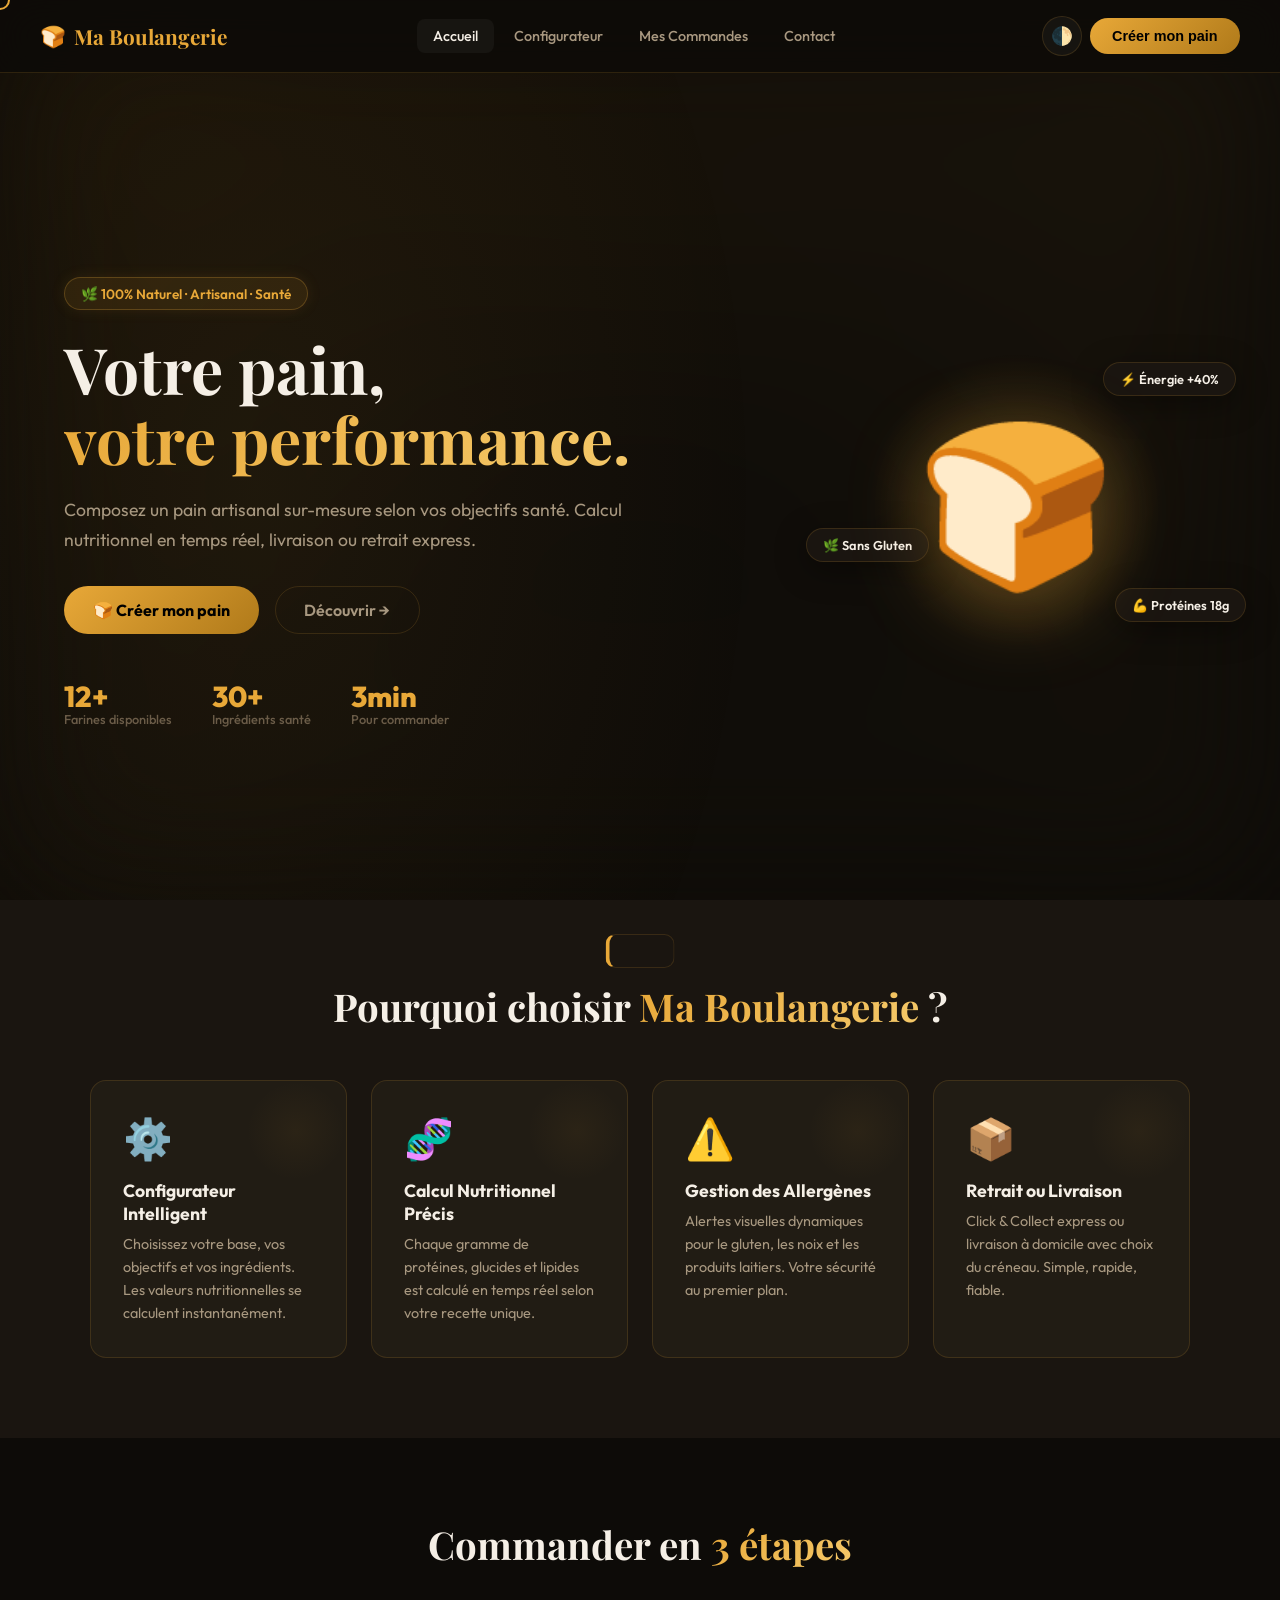
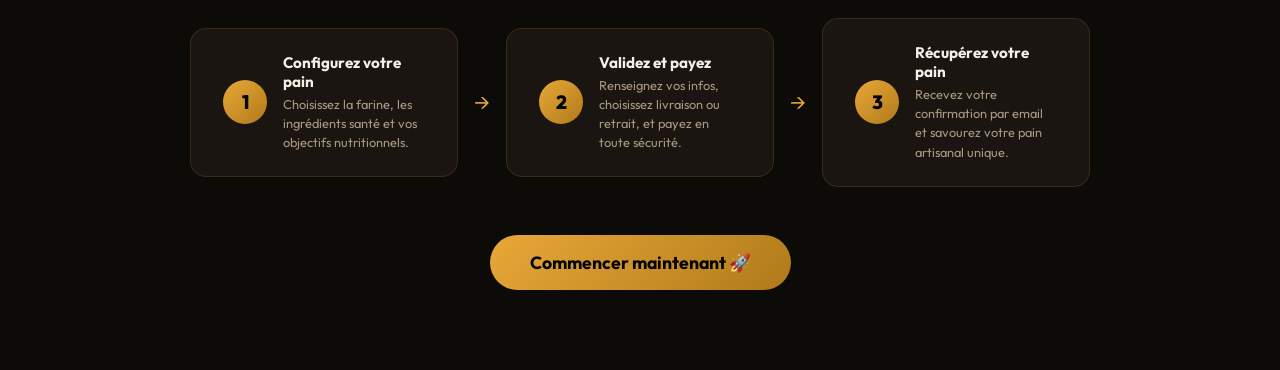
==== index.html @ 8d526d6d "Add files via upload" ====
<!DOCTYPE html>
<html lang="fr">
<head>
  <meta charset="UTF-8" />
  <meta name="viewport" content="width=device-width, initial-scale=1.0" />
  <title>Ma Boulangerie Connectée — Pain Santé Personnalisé</title>
  <meta name="description" content="Commandez votre pain artisanal personnalisé selon vos objectifs santé. Configurateur intelligent, calcul nutritionnel en temps réel." />
  <link rel="preconnect" href="https://fonts.googleapis.com" />
  <link href="https://fonts.googleapis.com/css2?family=Outfit:wght@300;400;500;600;700;800&family=Playfair+Display:wght@600;700&display=swap" rel="stylesheet" />
  <link rel="stylesheet" href="style.css" />
</head>
<body>
  
  <!-- PREMIUM UI ELEMENTS -->
  <div class="custom-cursor" id="cursor"></div>
  <div class="mesh-gradient"></div>

  <!-- NAVIGATION -->
  <nav class="navbar" id="navbar">
    <div class="nav-logo">🍞 <span>Ma Boulangerie</span></div>
    <div class="nav-links">
      <a href="#" class="nav-link active" id="nav-accueil" onclick="showPage('home')">Accueil</a>
      <a href="#" class="nav-link" id="nav-configurateur" onclick="showPage('configurateur')">Configurateur</a>
      <a href="#" class="nav-link" id="nav-commandes" onclick="showPage('commandes')">Mes Commandes</a>
      <a href="contact.html" class="nav-link">Contact</a>
    </div>
    <div style="display:flex; align-items:center;">
      <button class="theme-toggle" onclick="toggleTheme()" id="theme-btn" title="Changer de mode">🌓</button>
      <button class="nav-cta" onclick="showPage('configurateur')" id="nav-cta-btn">Créer mon pain</button>
    </div>
    <button class="hamburger" id="hamburger" onclick="toggleMenu()">&#9776;</button>
  </nav>

  <!-- MOBILE MENU -->
  <div class="mobile-menu" id="mobile-menu">
    <a href="#" onclick="showPage('home'); toggleMenu()">Accueil</a>
    <a href="#" onclick="showPage('configurateur'); toggleMenu()">Configurateur</a>
    <a href="#" onclick="showPage('commandes'); toggleMenu()">Mes Commandes</a>
    <a href="contact.html">Contact</a>
  </div>

  <!-- ============================== PAGE: HOME ============================== -->
  <div id="page-home" class="page active">

    <!-- HERO -->
    <section class="hero reveal">
      <div class="hero-content">
        <div class="hero-badge">🌿 100% Naturel · Artisanal · Santé</div>
        <h1 class="hero-title">Votre pain,<br/><span class="gradient-text">votre performance.</span></h1>
        <p class="hero-subtitle">Composez un pain artisanal sur-mesure selon vos objectifs santé. Calcul nutritionnel en temps réel, livraison ou retrait express.</p>
        <div class="hero-actions">
          <button class="btn-primary" id="hero-cta-btn" onclick="showPage('configurateur')">🍞 Créer mon pain</button>
          <button class="btn-secondary" onclick="scrollToFeatures()">Découvrir →</button>
        </div>
        <div class="hero-stats">
          <div class="stat"><span class="stat-num">12+</span><span class="stat-label">Farines disponibles</span></div>
          <div class="stat"><span class="stat-num">30+</span><span class="stat-label">Ingrédients santé</span></div>
          <div class="stat"><span class="stat-num">3min</span><span class="stat-label">Pour commander</span></div>
        </div>
      </div>
      <div class="hero-image-container">
        <div class="hero-image-glow"></div>
        <div class="bread-emoji-hero">🍞</div>
        <div class="floating-badge badge-1">⚡ Énergie +40%</div>
        <div class="floating-badge badge-2">💪 Protéines 18g</div>
        <div class="floating-badge badge-3">🌿 Sans Gluten</div>
      </div>
    </section>

    <!-- FEATURES -->
    <section class="features reveal" id="features">
      <h2 class="section-title">Pourquoi choisir <span class="gradient-text">Ma Boulangerie</span> ?</h2>
      <div class="features-grid">
        <div class="feature-card">
          <div class="feature-icon">⚙️</div>
          <h3>Configurateur Intelligent</h3>
          <p>Choisissez votre base, vos objectifs et vos ingrédients. Les valeurs nutritionnelles se calculent instantanément.</p>
        </div>
        <div class="feature-card">
          <div class="feature-icon">🧬</div>
          <h3>Calcul Nutritionnel Précis</h3>
          <p>Chaque gramme de protéines, glucides et lipides est calculé en temps réel selon votre recette unique.</p>
        </div>
        <div class="feature-card">
          <div class="feature-icon">⚠️</div>
          <h3>Gestion des Allergènes</h3>
          <p>Alertes visuelles dynamiques pour le gluten, les noix et les produits laitiers. Votre sécurité au premier plan.</p>
        </div>
        <div class="feature-card">
          <div class="feature-icon">📦</div>
          <h3>Retrait ou Livraison</h3>
          <p>Click & Collect express ou livraison à domicile avec choix du créneau. Simple, rapide, fiable.</p>
        </div>
      </div>
    </section>

    <!-- HOW IT WORKS -->
    <section class="how-it-works reveal">
      <h2 class="section-title">Commander en <span class="gradient-text">3 étapes</span></h2>
      <div class="steps">
        <div class="step">
          <div class="step-num">1</div>
          <div class="step-content">
            <h3>Configurez votre pain</h3>
            <p>Choisissez la farine, les ingrédients santé et vos objectifs nutritionnels.</p>
          </div>
        </div>
        <div class="step-arrow">→</div>
        <div class="step">
          <div class="step-num">2</div>
          <div class="step-content">
            <h3>Validez et payez</h3>
            <p>Renseignez vos infos, choisissez livraison ou retrait, et payez en toute sécurité.</p>
          </div>
        </div>
        <div class="step-arrow">→</div>
        <div class="step">
          <div class="step-num">3</div>
          <div class="step-content">
            <h3>Récupérez votre pain</h3>
            <p>Recevez votre confirmation par email et savourez votre pain artisanal unique.</p>
          </div>
        </div>
      </div>
      <div class="cta-center">
        <button class="btn-primary large" onclick="showPage('configurateur')" id="how-cta-btn">Commencer maintenant 🚀</button>
      </div>
    </section>

  </div>

  <!-- ============================== PAGE: CONFIGURATEUR ============================== -->
  <div id="page-configurateur" class="page">
    <div class="configurateur-layout">

      <!-- LEFT: Configuration Panel -->
      <div class="config-panel">
        <div class="config-header">
          <h1>🍞 Configurateur</h1>
          <p>Créez votre pain parfait</p>
        </div>

        <!-- STEP 1: Base -->
        <div class="config-section">
          <h3 class="config-section-title"><span class="step-badge">1</span> Choisissez votre farine</h3>
          <div class="option-grid" id="farine-grid">
            <div class="option-card selected" data-type="farine" data-id="complet" onclick="selectOption(this, 'farine')">
              <div class="option-icon">🌾</div>
              <div class="option-name">Blé Complet</div>
              <div class="option-desc">Riche en fibres</div>
            </div>
            <div class="option-card" data-type="farine" data-id="epeautre" onclick="selectOption(this, 'farine')">
              <div class="option-icon">🌿</div>
              <div class="option-name">Épeautre</div>
              <div class="option-desc">Protéines élevées</div>
            </div>
            <div class="option-card" data-type="farine" data-id="sansgluten" onclick="selectOption(this, 'farine')">
              <div class="option-icon">✨</div>
              <div class="option-name">Sans Gluten</div>
              <div class="option-desc">Riz & sarrasin</div>
            </div>
            <div class="option-card" data-type="farine" data-id="seigle" onclick="selectOption(this, 'farine')">
              <div class="option-icon">🍂</div>
              <div class="option-name">Seigle</div>
              <div class="option-desc">Index glycémique bas</div>
            </div>
            <div class="option-card" data-type="farine" data-id="avoine" onclick="selectOption(this, 'farine')">
              <div class="option-icon">🥣</div>
              <div class="option-name">Avoine</div>
              <div class="option-desc">Béta-glucanes</div>
            </div>
            <div class="option-card" data-type="farine" data-id="multicereale" onclick="selectOption(this, 'farine')">
              <div class="option-icon">🌈</div>
              <div class="option-name">Multicéréales</div>
              <div class="option-desc">Équilibre parfait</div>
            </div>
          </div>
        </div>

        <!-- STEP 2: Objectifs -->
        <div class="config-section">
          <h3 class="config-section-title"><span class="step-badge">2</span> Votre objectif santé</h3>
          <div class="option-grid" id="objectif-grid">
            <div class="option-card selected" data-type="objectif" data-id="muscle" onclick="selectOption(this, 'objectif')">
              <div class="option-icon">💪</div>
              <div class="option-name">Récupération</div>
              <div class="option-desc">Musculaire</div>
            </div>
            <div class="option-card" data-type="objectif" data-id="energie" onclick="selectOption(this, 'objectif')">
              <div class="option-icon">⚡</div>
              <div class="option-name">Énergie</div>
              <div class="option-desc">Longue durée</div>
            </div>
            <div class="option-card" data-type="objectif" data-id="digestion" onclick="selectOption(this, 'objectif')">
              <div class="option-icon">🌱</div>
              <div class="option-name">Digestion</div>
              <div class="option-desc">Confort intestinal</div>
            </div>
            <div class="option-card" data-type="objectif" data-id="minceur" onclick="selectOption(this, 'objectif')">
              <div class="option-icon">🎯</div>
              <div class="option-name">Minceur</div>
              <div class="option-desc">Contrôle calorique</div>
            </div>
            <div class="option-card" data-type="objectif" data-id="immunite" onclick="selectOption(this, 'objectif')">
              <div class="option-icon">🛡️</div>
              <div class="option-name">Immunité</div>
              <div class="option-desc">Antioxydants</div>
            </div>
          </div>
        </div>

        <!-- STEP 3: Ingrédients -->
        <div class="config-section">
          <h3 class="config-section-title"><span class="step-badge">3</span> Ingrédients "Boost"</h3>
          <p class="config-hint">Sélectionnez jusqu'à 4 ingrédients</p>
          <div class="ingredient-grid" id="ingredient-grid">
            <div class="ingredient-card" data-id="chia" onclick="toggleIngredient(this)">
              <span class="ing-icon">🌿</span>
              <span class="ing-name">Graines de chia</span>
              <span class="ing-macro">+3g Oméga-3</span>
            </div>
            <div class="ingredient-card" data-id="quinoa" onclick="toggleIngredient(this)">
              <span class="ing-icon">🟡</span>
              <span class="ing-name">Quinoa</span>
              <span class="ing-macro">+5g Protéines</span>
            </div>
            <div class="ingredient-card" data-id="lin" onclick="toggleIngredient(this)">
              <span class="ing-icon">🔵</span>
              <span class="ing-name">Graines de lin</span>
              <span class="ing-macro">+4g Fibres</span>
            </div>
            <div class="ingredient-card" data-id="spiruline" onclick="toggleIngredient(this)">
              <span class="ing-icon">💚</span>
              <span class="ing-name">Spiruline</span>
              <span class="ing-macro">+8g Protéines</span>
            </div>
            <div class="ingredient-card" data-id="tournesol" onclick="toggleIngredient(this)">
              <span class="ing-icon">🌻</span>
              <span class="ing-name">Graines tournesol</span>
              <span class="ing-macro">+Vitamine E</span>
            </div>
            <div class="ingredient-card" data-id="curcuma" onclick="toggleIngredient(this)">
              <span class="ing-icon">🟠</span>
              <span class="ing-name">Curcuma</span>
              <span class="ing-macro">Anti-inflammatoire</span>
            </div>
            <div class="ingredient-card" data-id="noix" onclick="toggleIngredient(this)">
              <span class="ing-icon">🥜</span>
              <span class="ing-name">Noix & noisettes</span>
              <span class="ing-macro">+6g Lipides sains</span>
            </div>
            <div class="ingredient-card" data-id="proteines" onclick="toggleIngredient(this)">
              <span class="ing-icon">⚗️</span>
              <span class="ing-name">Protéines végétales</span>
              <span class="ing-macro">+12g Protéines</span>
            </div>
          </div>
        </div>

        <!-- STEP 4: Taille & Prix -->
        <div class="config-section">
          <h3 class="config-section-title"><span class="step-badge">4</span> Taille de la miche</h3>
          <div class="size-options">
            <div class="size-card" data-size="S" onclick="selectSize(this)">
              <div class="size-label">S</div>
              <div class="size-weight">400g</div>
              <div class="size-price">4,90€</div>
            </div>
            <div class="size-card selected" data-size="M" onclick="selectSize(this)">
              <div class="size-label">M</div>
              <div class="size-weight">700g</div>
              <div class="size-price">7,90€</div>
              <div class="size-popular">⭐ Populaire</div>
            </div>
            <div class="size-card" data-size="L" onclick="selectSize(this)">
              <div class="size-label">L</div>
              <div class="size-weight">1kg</div>
              <div class="size-price">10,90€</div>
            </div>
          </div>
        </div>

        <!-- Allergen Alert -->
        <div class="allergen-box" id="allergen-box">
          <div class="allergen-title">⚠️ Allergènes détectés</div>
          <div class="allergen-list" id="allergen-list"></div>
        </div>

        <!-- Favorite Name -->
        <div class="config-section">
          <h3 class="config-section-title">💾 Nommer ma recette (optionnel)</h3>
          <input type="text" id="recipe-name" class="recipe-name-input" placeholder='Ex: "Mon Pain Marathon"' maxlength="30" />
        </div>

        <button class="btn-primary full-width" onclick="showPage('commande')" id="config-next-btn">Valider ma configuration →</button>
      </div>

      <!-- RIGHT: Live Preview -->
      <div class="preview-panel">
        <div class="preview-sticky">
          <div class="preview-card">
            <div class="preview-bread">
              <div class="bread-visual" id="bread-visual">🍞</div>
              <div class="bread-name" id="bread-preview-name">Votre pain personnalisé</div>
            </div>

            <!-- Macros -->
            <div class="macros-section">
              <h4>📊 Valeurs nutritionnelles <small>(pour 100g)</small></h4>
              <div class="macro-bars">
                <div class="macro-item">
                  <div class="macro-label-row">
                    <span>🔥 Calories</span>
                    <span id="cal-val" class="macro-val">248 kcal</span>
                  </div>
                  <div class="macro-bar-bg"><div class="macro-bar cal-bar" id="cal-bar" style="width:60%"></div></div>
                </div>
                <div class="macro-item">
                  <div class="macro-label-row">
                    <span>💪 Protéines</span>
                    <span id="prot-val" class="macro-val">9g</span>
                  </div>
                  <div class="macro-bar-bg"><div class="macro-bar prot-bar" id="prot-bar" style="width:30%"></div></div>
                </div>
                <div class="macro-item">
                  <div class="macro-label-row">
                    <span>⚡ Glucides</span>
                    <span id="gluc-val" class="macro-val">45g</span>
                  </div>
                  <div class="macro-bar-bg"><div class="macro-bar gluc-bar" id="gluc-bar" style="width:75%"></div></div>
                </div>
                <div class="macro-item">
                  <div class="macro-label-row">
                    <span>🥑 Lipides</span>
                    <span id="lip-val" class="macro-val">3g</span>
                  </div>
                  <div class="macro-bar-bg"><div class="macro-bar lip-bar" id="lip-bar" style="width:15%"></div></div>
                </div>
                <div class="macro-item">
                  <div class="macro-label-row">
                    <span>🌿 Fibres</span>
                    <span id="fib-val" class="macro-val">6g</span>
                  </div>
                  <div class="macro-bar-bg"><div class="macro-bar fib-bar" id="fib-bar" style="width:40%"></div></div>
                </div>
              </div>
            </div>

            <!-- Summary -->
            <div class="price-summary">
              <div class="summary-row">
                <span>Base</span>
                <span id="summary-base">Blé Complet</span>
              </div>
              <div class="summary-row">
                <span>Objectif</span>
                <span id="summary-objectif">Récupération</span>
              </div>
              <div class="summary-row">
                <span>Boosts</span>
                <span id="summary-ingredients">Aucun</span>
              </div>
              <div class="summary-row">
                <span>Taille</span>
                <span id="summary-taille">M — 700g</span>
              </div>
              <div class="summary-divider"></div>
              <div class="summary-row price-row">
                <span>Total</span>
                <span id="summary-price" class="price-total">7,90€</span>
              </div>
            </div>
          </div>
        </div>
      </div>
    </div>
  </div>

  <!-- ============================== PAGE: COMMANDE ============================== -->
  <div id="page-commande" class="page">
    <div class="commande-container">
      <div class="commande-header">
        <button class="back-btn" onclick="showPage('configurateur')" id="commande-back-btn">← Modifier ma recette</button>
        <h1>📋 Finaliser ma commande</h1>
      </div>

      <div class="commande-layout">
        <div class="form-panel">

          <!-- Info client -->
          <div class="form-section">
            <h3>👤 Vos informations</h3>
            <div class="form-row">
              <div class="form-group">
                <label for="prenom">Prénom *</label>
                <input type="text" id="prenom" placeholder="Jean" required />
                <span class="field-error" id="err-prenom"></span>
              </div>
              <div class="form-group">
                <label for="nom">Nom *</label>
                <input type="text" id="nom" placeholder="Dupont" required />
                <span class="field-error" id="err-nom"></span>
              </div>
            </div>
            <div class="form-group">
              <label for="email">Email *</label>
              <input type="email" id="email" placeholder="jean.dupont@email.com" required />
              <span class="field-error" id="err-email"></span>
            </div>
            <div class="form-group">
              <label for="telephone">Téléphone *</label>
              <input type="tel" id="telephone" placeholder="06 12 34 56 78" required />
              <span class="field-error" id="err-telephone"></span>
            </div>
          </div>

          <!-- Livraison -->
          <div class="form-section">
            <h3>🚚 Mode de livraison</h3>
            <div class="delivery-options">
              <div class="delivery-card selected" id="del-retrait" onclick="selectDelivery('retrait')">
                <div class="delivery-icon">🏪</div>
                <div class="delivery-info">
                  <strong>Click & Collect</strong>
                  <span>Retrait en boutique · Gratuit</span>
                </div>
                <div class="delivery-check">✓</div>
              </div>
              <div class="delivery-card" id="del-livraison" onclick="selectDelivery('livraison')">
                <div class="delivery-icon">🛵</div>
                <div class="delivery-info">
                  <strong>Livraison à domicile</strong>
                  <span>+2,50€ · Dans la journée</span>
                </div>
                <div class="delivery-check">✓</div>
              </div>
            </div>

            <!-- Adresse (conditionnelle) -->
            <div id="adresse-group" class="form-group" style="display:none;">
              <label for="adresse">Adresse de livraison *</label>
              <input type="text" id="adresse" placeholder="12 rue de la Santé, 75014 Paris" />
              <span class="field-error" id="err-adresse"></span>
            </div>

            <!-- Créneau -->
            <div class="form-group">
              <label for="creneau">Créneau *</label>
              <select id="creneau" required>
                <option value="">-- Choisir un créneau --</option>
                <option value="8h-9h">Demain 8h00 – 9h00</option>
                <option value="9h-10h">Demain 9h00 – 10h00</option>
                <option value="10h-11h">Demain 10h00 – 11h00</option>
                <option value="11h-12h">Demain 11h00 – 12h00</option>
                <option value="14h-15h">Demain 14h00 – 15h00</option>
                <option value="15h-16h">Demain 15h00 – 16h00</option>
              </select>
              <span class="field-error" id="err-creneau"></span>
            </div>
          </div>

          <!-- Paiement -->
          <div class="form-section">
            <h3>💳 Paiement sécurisé</h3>
            <div class="payment-methods">
              <div class="pay-method selected" id="pay-card" onclick="selectPayment('card')">💳 Carte Bancaire</div>
              <div class="pay-method" id="pay-apple" onclick="selectPayment('apple')">🍎 Apple Pay</div>
              <div class="pay-method" id="pay-google" onclick="selectPayment('google')">🅶 Google Pay</div>
            </div>
            <div class="card-fields" id="card-fields">
              <div class="form-group">
                <label>Numéro de carte *</label>
                <input type="text" id="card-num" placeholder="•••• •••• •••• ••••" maxlength="19" oninput="formatCard(this)" />
                <span class="field-error" id="err-card"></span>
              </div>
              <div class="form-row">
                <div class="form-group">
                  <label>Expiration *</label>
                  <input type="text" id="card-exp" placeholder="MM/AA" maxlength="5" oninput="formatExp(this)" />
                </div>
                <div class="form-group">
                  <label>CVV *</label>
                  <input type="text" id="card-cvv" placeholder="•••" maxlength="3" />
                </div>
              </div>
            </div>
            <div class="secure-badge">🔒 Paiement 100% sécurisé · Données chiffrées SSL</div>
          </div>

          <button class="btn-primary full-width large" onclick="submitOrder()" id="submit-order-btn">
            ✅ Confirmer ma commande
          </button>
        </div>

        <!-- Order Summary -->
        <div class="order-summary-panel">
          <div class="order-summary-card">
            <h3>🧾 Récapitulatif</h3>
            <div id="order-recap"></div>
            <div class="summary-divider"></div>
            <div class="summary-row price-row">
              <span>Total à régler</span>
              <span id="order-total" class="price-total">7,90€</span>
            </div>
          </div>
        </div>
      </div>
    </div>
  </div>

  <!-- ============================== PAGE: CONFIRMATION ============================== -->
  <div id="page-confirmation" class="page">
    <div class="confirmation-container">
      <div class="confirmation-card">
        <div class="conf-icon">🎉</div>
        <h1>Commande confirmée !</h1>
        <p class="conf-subtitle">Merci pour votre commande. Un email de confirmation a été envoyé à <strong id="conf-email"></strong></p>

        <div class="order-number-badge">
          Commande N° <span id="conf-order-num"></span>
        </div>

        <div class="conf-details" id="conf-details"></div>

        <div class="qr-code-section">
          <div class="qr-placeholder" id="qr-code">
            <div class="qr-inner">
              <div class="qr-grid"></div>
              <p>QR Code de retrait</p>
              <p class="qr-num" id="qr-num"></p>
            </div>
          </div>
          <p class="qr-hint">Présentez ce QR Code lors de votre retrait en boutique</p>
        </div>

        <div class="conf-actions">
          <button class="btn-primary" onclick="saveToFavorite()" id="save-fav-btn">💾 Sauvegarder cette recette</button>
          <button class="btn-secondary" onclick="showPage('home')" id="new-order-btn">🍞 Nouvelle commande</button>
        </div>

        <div class="resend-email">
          Email non reçu ? <a href="#" onclick="resendEmail()" id="resend-btn">Renvoyer l'email →</a>
        </div>

        <div class="rating-section">
          <p>Votre avis compte 🌟</p>
          <div class="stars" id="rating-stars">
            <span onclick="rate(1)" id="star-1">☆</span>
            <span onclick="rate(2)" id="star-2">☆</span>
            <span onclick="rate(3)" id="star-3">☆</span>
            <span onclick="rate(4)" id="star-4">☆</span>
            <span onclick="rate(5)" id="star-5">☆</span>
          </div>
        </div>
      </div>
    </div>
  </div>

  <!-- ============================== PAGE: MES COMMANDES ============================== -->
  <div id="page-commandes" class="page">
    <div class="commandes-container">
      <h1>📦 Mes Commandes & Favoris</h1>
      <p class="commandes-subtitle">Retrouvez vos dernières commandes et recettes sauvegardées</p>

      <div class="commandes-layout">
        <div class="commandes-section">
          <h2>🕐 Historique récent</h2>
          <div id="history-list" class="history-list">
            <div class="empty-state">
              <div class="empty-icon">📭</div>
              <p>Aucune commande pour le moment.</p>
              <button class="btn-primary" onclick="showPage('configurateur')" id="history-start-btn">Créer ma première commande</button>
            </div>
          </div>
        </div>

        <div class="commandes-section">
          <h2>💾 Mes recettes favorites</h2>
          <div id="favorites-list" class="history-list">
            <div class="empty-state">
              <div class="empty-icon">⭐</div>
              <p>Aucune recette sauvegardée.</p>
            </div>
          </div>
        </div>
      </div>
    </div>
  </div>

  <!-- TOAST NOTIFICATION -->
  <div class="toast" id="toast"></div>

  <!-- SAVE MODAL -->
  <div class="modal-overlay" id="save-modal" style="display:none;">
    <div class="modal">
      <h3>💾 Sauvegarder la recette</h3>
      <p>Donnez un nom à votre recette pour la retrouver facilement.</p>
      <input type="text" id="fav-name-input" placeholder='Ex: "Mon Pain Marathon"' maxlength="30" />
      <div class="modal-actions">
        <button class="btn-secondary" onclick="closeModal()" id="modal-cancel-btn">Annuler</button>
        <button class="btn-primary" onclick="confirmSave()" id="modal-save-btn">Sauvegarder ✅</button>
      </div>
    </div>
  </div>

  <script src="app.js"></script>
</body>
</html>
---- style.css ----
/* ========================================
   MA BOULANGERIE CONNECTÉE — PREMIUM CSS
   ======================================== */

:root {
  --bg-dark: #0d0b08;
  --bg-card: #1a1510;
  --bg-card2: #211c14;
  --accent: #e8a838;
  --accent-light: #f5c96a;
  --accent-dark: #b07a1a;
  --green: #4caf7d;
  --red: #e85c5c;
  --text-primary: #f5efe6;
  --text-secondary: #a89880;
  --text-muted: #6b5c48;
  --border: rgba(232, 168, 56, 0.15);
  --glass: rgba(255,255,255,0.04);
  --shadow: 0 8px 32px rgba(0,0,0,0.4);
  --radius: 16px;
  --radius-sm: 10px;
  --transition: all 0.3s cubic-bezier(0.4, 0, 0.2, 1);
}

body.light-mode {
  --bg-dark: #fcfaf7;
  --bg-card: #ffffff;
  --bg-card2: #f5f0e6;
  --accent: #b07a1a;
  --accent-light: #e8a838;
  --accent-dark: #7a5410;
  --text-primary: #2d2418;
  --text-secondary: #6b5c48;
  --text-muted: #a89880;
  --border: rgba(176, 122, 26, 0.1);
  --glass: rgba(176, 122, 26, 0.05);
  --shadow: 0 8px 24px rgba(45,36,24,0.1);
}

* { margin: 0; padding: 0; box-sizing: border-box; }

html { scroll-behavior: smooth; }

body {
  font-family: 'Outfit', sans-serif;
  background-color: var(--bg-dark);
  color: var(--text-primary);
  min-height: 100vh;
  overflow-x: hidden;
}

/* ==============================
   NAVIGATION
============================== */
.navbar {
  position: fixed;
  top: 0; left: 0; right: 0;
  z-index: 1000;
  display: flex;
  align-items: center;
  justify-content: space-between;
  padding: 1rem 2.5rem;
  background: rgba(13,11,8,0.85);
  backdrop-filter: blur(20px);
  border-bottom: 1px solid var(--border);
  transition: var(--transition);
}

.nav-logo {
  font-size: 1.3rem;
  font-weight: 700;
  color: var(--accent);
  display: flex;
  align-items: center;
  gap: 0.5rem;
  cursor: pointer;
}
.nav-logo span { font-family: 'Playfair Display', serif; }

.nav-links { display: flex; gap: 0.25rem; }

.nav-link {
  color: var(--text-secondary);
  text-decoration: none;
  padding: 0.5rem 1rem;
  border-radius: 8px;
  font-weight: 500;
  font-size: 0.9rem;
  transition: var(--transition);
}
.nav-link:hover, .nav-link.active {
  color: var(--text-primary);
  background: var(--glass);
}

.nav-cta {
  background: linear-gradient(135deg, var(--accent), var(--accent-dark));
  color: #000;
  border: none;
  padding: 0.6rem 1.4rem;
  border-radius: 50px;
  font-weight: 700;
  font-size: 0.9rem;
  cursor: pointer;
  transition: var(--transition);
}
.nav-cta:hover {
  transform: translateY(-2px);
  box-shadow: 0 8px 24px rgba(232,168,56,0.4);
}

.hamburger {
  display: none;
  background: none;
  border: none;
  color: var(--text-primary);
  font-size: 1.5rem;
  cursor: pointer;
}

.mobile-menu {
  display: none;
  position: fixed;
  top: 70px; left: 0; right: 0;
  z-index: 999;
  background: var(--bg-card);
  border-bottom: 1px solid var(--border);
  padding: 1rem;
  flex-direction: column;
  gap: 0.5rem;
}
.mobile-menu a {
  color: var(--text-primary);
  text-decoration: none;
  padding: 0.75rem 1rem;
  border-radius: 8px;
  font-weight: 500;
  transition: var(--transition);
}
.mobile-menu a:hover { background: var(--glass); }
.mobile-menu.open { display: flex; }

/* ==============================
   PAGE SYSTEM
============================== */
.page { 
  display: none; 
  padding-top: 72px;
  opacity: 0;
  transform: translateY(10px);
  transition: opacity 0.4s ease, transform 0.4s ease;
}

.page.active { 
  display: block; 
  opacity: 1;
  transform: translateY(0);
}

.theme-toggle {
  background: var(--glass);
  border: 1px solid var(--border);
  color: var(--text-primary);
  width: 40px; height: 40px;
  border-radius: 50%;
  display: flex;
  align-items: center;
  justify-content: center;
  cursor: pointer;
  font-size: 1.1rem;
  transition: var(--transition);
  margin-right: 0.5rem;
}
.theme-toggle:hover {
  background: var(--border);
  transform: rotate(15deg);
}

/* ==============================
   BUTTONS
============================== */
.btn-primary {
  background: linear-gradient(135deg, var(--accent), var(--accent-dark));
  color: #000;
  border: none;
  padding: 0.8rem 1.8rem;
  border-radius: 50px;
  font-weight: 700;
  font-size: 1rem;
  font-family: 'Outfit', sans-serif;
  cursor: pointer;
  transition: var(--transition);
  display: inline-flex;
  align-items: center;
  gap: 0.5rem;
}
.btn-primary:hover {
  transform: translateY(-3px);
  box-shadow: 0 12px 32px rgba(232,168,56,0.45);
}
.btn-primary.large { padding: 1rem 2.5rem; font-size: 1.1rem; }
.btn-primary.full-width { width: 100%; justify-content: center; }

.btn-secondary {
  background: transparent;
  color: var(--text-secondary);
  border: 1px solid var(--border);
  padding: 0.8rem 1.8rem;
  border-radius: 50px;
  font-weight: 600;
  font-size: 1rem;
  font-family: 'Outfit', sans-serif;
  cursor: pointer;
  transition: var(--transition);
}
.btn-secondary:hover {
  color: var(--text-primary);
  border-color: var(--accent);
  background: rgba(232,168,56,0.05);
}

/* ==============================
   HERO
============================== */
.hero {
  min-height: calc(100vh - 72px);
  display: flex;
  align-items: center;
  justify-content: space-between;
  padding: 4rem 4rem 2rem;
  position: relative;
  overflow: hidden;
}

.hero::before {
  content: '';
  position: absolute;
  top: -50%; left: -20%;
  width: 80%; height: 200%;
  background: radial-gradient(ellipse, rgba(232,168,56,0.06) 0%, transparent 70%);
  pointer-events: none;
}

.hero-content { max-width: 600px; z-index: 1; }

.hero-badge {
  display: inline-flex;
  align-items: center;
  gap: 0.5rem;
  background: rgba(232,168,56,0.1);
  border: 1px solid rgba(232,168,56,0.25);
  color: var(--accent);
  padding: 0.4rem 1rem;
  border-radius: 50px;
  font-size: 0.85rem;
  font-weight: 600;
  margin-bottom: 1.5rem;
  animation: fadeInDown 0.6s ease;
}

.hero-title {
  font-family: 'Playfair Display', serif;
  font-size: clamp(2.5rem, 5vw, 4rem);
  font-weight: 700;
  line-height: 1.1;
  margin-bottom: 1.25rem;
  animation: fadeInDown 0.7s ease;
}

.gradient-text {
  background: linear-gradient(135deg, var(--accent), var(--accent-light));
  -webkit-background-clip: text;
  -webkit-text-fill-color: transparent;
  background-clip: text;
}

.hero-subtitle {
  color: var(--text-secondary);
  font-size: 1.1rem;
  line-height: 1.7;
  margin-bottom: 2rem;
  animation: fadeInDown 0.8s ease;
}

.hero-actions {
  display: flex;
  gap: 1rem;
  flex-wrap: wrap;
  margin-bottom: 3rem;
  animation: fadeInDown 0.9s ease;
}

.hero-stats {
  display: flex;
  gap: 2.5rem;
  animation: fadeInDown 1s ease;
}
.stat { display: flex; flex-direction: column; }
.stat-num {
  font-size: 1.8rem;
  font-weight: 800;
  color: var(--accent);
  line-height: 1;
}
.stat-label {
  font-size: 0.8rem;
  color: var(--text-muted);
  font-weight: 500;
}

.hero-image-container {
  position: relative;
  width: 400px;
  height: 400px;
  flex-shrink: 0;
  display: flex;
  align-items: center;
  justify-content: center;
}

.hero-image-glow {
  position: absolute;
  width: 300px; height: 300px;
  background: radial-gradient(circle, rgba(232,168,56,0.2), transparent 70%);
  border-radius: 50%;
  animation: pulse 3s ease-in-out infinite;
}

.bread-emoji-hero {
  font-size: 10rem;
  filter: drop-shadow(0 20px 40px rgba(232,168,56,0.3));
  animation: float 4s ease-in-out infinite;
  z-index: 1;
}

.floating-badge {
  position: absolute;
  background: var(--bg-card);
  border: 1px solid var(--border);
  color: var(--text-primary);
  padding: 0.5rem 1rem;
  border-radius: 50px;
  font-size: 0.8rem;
  font-weight: 600;
  white-space: nowrap;
  box-shadow: var(--shadow);
  backdrop-filter: blur(10px);
}
.badge-1 { top: 60px; right: -20px; animation: float 4s ease-in-out infinite 0.5s; }
.badge-2 { bottom: 80px; right: -30px; animation: float 4s ease-in-out infinite 1s; }
.badge-3 { bottom: 140px; left: -10px; animation: float 4s ease-in-out infinite 1.5s; }

/* ==============================
   FEATURES
============================== */
.features {
  padding: 5rem 4rem;
  background: var(--bg-card);
}

.section-title {
  font-family: 'Playfair Display', serif;
  font-size: clamp(1.8rem, 3vw, 2.5rem);
  text-align: center;
  margin-bottom: 3rem;
}

.features-grid {
  display: grid;
  grid-template-columns: repeat(auto-fit, minmax(240px, 1fr));
  gap: 1.5rem;
  max-width: 1100px;
  margin: 0 auto;
}

.feature-card {
  background: var(--bg-card2);
  border: 1px solid var(--border);
  border-radius: var(--radius);
  padding: 2rem;
  transition: var(--transition);
  position: relative;
  overflow: hidden;
}
.feature-card:hover {
  transform: translateY(-6px);
  border-color: var(--accent);
  box-shadow: 0 16px 40px rgba(232,168,56,0.15);
}
.feature-card::after {
  content: '';
  position: absolute;
  top: 0; right: 0;
  width: 100px; height: 100px;
  background: radial-gradient(circle, rgba(232,168,56,0.05) 0%, transparent 70%);
  pointer-events: none;
}

.feature-icon { font-size: 2.5rem; margin-bottom: 1rem; }
.feature-card h3 {
  font-size: 1.1rem;
  font-weight: 700;
  margin-bottom: 0.5rem;
  color: var(--text-primary);
}
.feature-card p { color: var(--text-secondary); font-size: 0.9rem; line-height: 1.6; }

/* ==============================
   HOW IT WORKS
============================== */
.how-it-works {
  padding: 5rem 4rem;
}

.steps {
  display: flex;
  align-items: center;
  justify-content: center;
  gap: 1rem;
  max-width: 900px;
  margin: 0 auto 3rem;
  flex-wrap: wrap;
}

.step {
  display: flex;
  align-items: center;
  gap: 1rem;
  background: var(--bg-card);
  border: 1px solid var(--border);
  border-radius: var(--radius);
  padding: 1.5rem 2rem;
  flex: 1;
  min-width: 200px;
}

.step-num {
  width: 44px; height: 44px;
  background: linear-gradient(135deg, var(--accent), var(--accent-dark));
  color: #000;
  font-weight: 800;
  font-size: 1.2rem;
  border-radius: 50%;
  display: flex;
  align-items: center;
  justify-content: center;
  flex-shrink: 0;
}

.step-content h3 { font-size: 0.95rem; font-weight: 700; margin-bottom: 0.25rem; }
.step-content p { font-size: 0.8rem; color: var(--text-secondary); line-height: 1.5; }

.step-arrow {
  color: var(--accent);
  font-size: 1.5rem;
  font-weight: 300;
  flex-shrink: 0;
}

.cta-center { text-align: center; }

/* ==============================
   CONFIGURATEUR
============================== */
.configurateur-layout {
  display: grid;
  grid-template-columns: 1fr 380px;
  gap: 2rem;
  padding: 2rem 2.5rem;
  max-width: 1300px;
  margin: 0 auto;
  min-height: calc(100vh - 72px);
}

.config-header {
  margin-bottom: 2rem;
}
.config-header h1 {
  font-family: 'Playfair Display', serif;
  font-size: 2rem;
  margin-bottom: 0.25rem;
}
.config-header p { color: var(--text-secondary); }

.config-section {
  margin-bottom: 2rem;
  padding-bottom: 2rem;
  border-bottom: 1px solid var(--border);
}

.config-section-title {
  font-size: 1rem;
  font-weight: 700;
  margin-bottom: 1rem;
  display: flex;
  align-items: center;
  gap: 0.75rem;
}

.step-badge {
  width: 26px; height: 26px;
  background: linear-gradient(135deg, var(--accent), var(--accent-dark));
  color: #000;
  border-radius: 50%;
  font-size: 0.8rem;
  font-weight: 800;
  display: inline-flex;
  align-items: center;
  justify-content: center;
  flex-shrink: 0;
}

.config-hint { color: var(--text-muted); font-size: 0.85rem; margin-bottom: 0.75rem; }

/* Option Cards */
.option-grid {
  display: grid;
  grid-template-columns: repeat(auto-fill, minmax(120px, 1fr));
  gap: 0.75rem;
}

.option-card {
  background: var(--bg-card);
  border: 1.5px solid var(--border);
  border-radius: var(--radius-sm);
  padding: 1rem 0.75rem;
  text-align: center;
  cursor: pointer;
  transition: var(--transition);
}
.option-card:hover {
  border-color: rgba(232,168,56,0.4);
  background: var(--bg-card2);
}
.option-card.selected {
  border-color: var(--accent);
  background: rgba(232,168,56,0.12);
  box-shadow: 0 0 20px rgba(232,168,56,0.15);
  transform: scale(1.05);
}
.option-icon { font-size: 1.8rem; margin-bottom: 0.4rem; }
.option-name { font-size: 0.8rem; font-weight: 700; color: var(--text-primary); }
.option-desc { font-size: 0.7rem; color: var(--text-muted); margin-top: 0.2rem; }

/* Ingredient Cards */
.ingredient-grid {
  display: grid;
  grid-template-columns: repeat(auto-fill, minmax(180px, 1fr));
  gap: 0.6rem;
}

.ingredient-card {
  display: flex;
  align-items: center;
  gap: 0.75rem;
  background: var(--bg-card);
  border: 1.5px solid var(--border);
  border-radius: var(--radius-sm);
  padding: 0.75rem 1rem;
  cursor: pointer;
  transition: var(--transition);
}
.ingredient-card:hover {
  border-color: rgba(232,168,56,0.4);
}
.ingredient-card.selected {
  border-color: var(--green);
  background: rgba(76,175,125,0.08);
}
.ingredient-card.disabled {
  opacity: 0.4;
  cursor: not-allowed;
}
.ing-icon { font-size: 1.2rem; flex-shrink: 0; }
.ing-name { font-size: 0.8rem; font-weight: 600; flex: 1; }
.ing-macro { font-size: 0.7rem; color: var(--text-muted); white-space: nowrap; }

/* Size Cards */
.size-options {
  display: flex;
  gap: 1rem;
  flex-wrap: wrap;
}

.size-card {
  flex: 1;
  min-width: 100px;
  background: var(--bg-card);
  border: 1.5px solid var(--border);
  border-radius: var(--radius-sm);
  padding: 1.25rem 1rem;
  text-align: center;
  cursor: pointer;
  transition: var(--transition);
  position: relative;
}
.size-card:hover { border-color: rgba(232,168,56,0.4); }
.size-card.selected {
  border-color: var(--accent);
  background: rgba(232,168,56,0.08);
}
.size-label { font-size: 1.5rem; font-weight: 800; color: var(--accent); }
.size-weight { font-size: 0.8rem; color: var(--text-secondary); margin: 0.25rem 0; }
.size-price { font-size: 1rem; font-weight: 700; color: var(--text-primary); }
.size-popular {
  position: absolute;
  top: -10px; left: 50%;
  transform: translateX(-50%);
  background: var(--accent);
  color: #000;
  font-size: 0.65rem;
  font-weight: 700;
  padding: 0.2rem 0.6rem;
  border-radius: 50px;
  white-space: nowrap;
}

/* Allergen Box */
.allergen-box {
  background: rgba(232,92,92,0.1);
  border: 1px solid rgba(232,92,92,0.3);
  border-radius: var(--radius-sm);
  padding: 1rem 1.25rem;
  margin-bottom: 1.5rem;
  display: none;
}
.allergen-box.visible { display: block; }
.allergen-title { font-weight: 700; color: var(--red); margin-bottom: 0.5rem; }
.allergen-list { color: var(--text-secondary); font-size: 0.85rem; }

/* Recipe Name Input */
.recipe-name-input {
  width: 100%;
  background: var(--bg-card);
  border: 1.5px solid var(--border);
  color: var(--text-primary);
  padding: 0.75rem 1rem;
  border-radius: var(--radius-sm);
  font-family: 'Outfit', sans-serif;
  font-size: 0.95rem;
  transition: var(--transition);
  outline: none;
}
.recipe-name-input:focus { border-color: var(--accent); }
.recipe-name-input::placeholder { color: var(--text-muted); }

/* ==============================
   PREVIEW PANEL
============================== */
.preview-panel { position: relative; }
.preview-sticky {
  position: sticky;
  top: 90px;
}

.preview-card {
  background: var(--glass);
  backdrop-filter: blur(20px);
  border: 1px solid var(--border);
  border-radius: var(--radius);
  overflow: hidden;
  box-shadow: var(--shadow);
}

.preview-bread {
  background: linear-gradient(135deg, #1a1510, #221c12);
  padding: 2rem;
  text-align: center;
  border-bottom: 1px solid var(--border);
}

.bread-visual {
  font-size: 5rem;
  display: block;
  margin-bottom: 0.5rem;
  filter: drop-shadow(0 8px 16px rgba(232,168,56,0.3));
  transition: transform 0.3s ease;
}

.bread-name {
  font-size: 0.85rem;
  color: var(--text-muted);
  font-style: italic;
}

.macros-section {
  padding: 1.25rem;
  border-bottom: 1px solid var(--border);
}
.macros-section h4 {
  font-size: 0.85rem;
  font-weight: 700;
  margin-bottom: 1rem;
  color: var(--text-secondary);
}
.macros-section small { font-weight: 400; color: var(--text-muted); }

.macro-item { margin-bottom: 0.8rem; }
.macro-label-row {
  display: flex;
  justify-content: space-between;
  font-size: 0.82rem;
  margin-bottom: 0.3rem;
  color: var(--text-secondary);
}
.macro-val { font-weight: 700; color: var(--text-primary); }

.macro-bar-bg {
  background: rgba(255,255,255,0.06);
  border-radius: 4px;
  height: 6px;
  overflow: hidden;
}
.macro-bar {
  height: 100%;
  border-radius: 4px;
  transition: width 0.6s cubic-bezier(0.4,0,0.2,1);
}
.cal-bar { background: linear-gradient(90deg, #e8a838, #f5c96a); }
.prot-bar { background: linear-gradient(90deg, #4caf7d, #7dd5a5); }
.gluc-bar { background: linear-gradient(90deg, #5b8af0, #89aef8); }
.lip-bar { background: linear-gradient(90deg, #a078e8, #c5a8f5); }
.fib-bar { background: linear-gradient(90deg, #4caf7d, #aad5bb); }

.price-summary { padding: 1.25rem; }

.summary-row {
  display: flex;
  justify-content: space-between;
  align-items: center;
  padding: 0.35rem 0;
  font-size: 0.85rem;
  color: var(--text-secondary);
}
.summary-row span:last-child {
  color: var(--text-primary);
  font-weight: 600;
  text-align: right;
  max-width: 55%;
  word-break: break-word;
}
.summary-divider {
  border: none;
  border-top: 1px solid var(--border);
  margin: 0.75rem 0;
}
.price-row { font-size: 1rem !important; }
.price-total {
  font-size: 1.4rem !important;
  font-weight: 800 !important;
  color: var(--accent) !important;
}

/* ==============================
   COMMANDE (CHECKOUT)
============================== */
.commande-container {
  max-width: 1100px;
  margin: 0 auto;
  padding: 2rem 2.5rem;
}
.commande-header { margin-bottom: 2rem; }
.commande-header h1 {
  font-family: 'Playfair Display', serif;
  font-size: 2rem;
  margin-top: 0.5rem;
}

.back-btn {
  background: none;
  border: none;
  color: var(--text-secondary);
  font-family: 'Outfit', sans-serif;
  font-size: 0.9rem;
  cursor: pointer;
  transition: var(--transition);
  padding: 0;
}
.back-btn:hover { color: var(--accent); }

.commande-layout {
  display: grid;
  grid-template-columns: 1fr 340px;
  gap: 2rem;
}

.form-panel, .order-summary-panel { display: flex; flex-direction: column; gap: 1.5rem; }

.form-section {
  background: var(--bg-card);
  border: 1px solid var(--border);
  border-radius: var(--radius);
  padding: 1.75rem;
}
.form-section h3 {
  font-size: 1.05rem;
  font-weight: 700;
  margin-bottom: 1.25rem;
  padding-bottom: 0.75rem;
  border-bottom: 1px solid var(--border);
}

.form-row {
  display: grid;
  grid-template-columns: 1fr 1fr;
  gap: 1rem;
}

.form-group {
  display: flex;
  flex-direction: column;
  gap: 0.4rem;
  margin-bottom: 1rem;
}
.form-group:last-child { margin-bottom: 0; }

.form-group label {
  font-size: 0.85rem;
  font-weight: 600;
  color: var(--text-secondary);
}

.form-group input,
.form-group select {
  background: var(--bg-dark);
  border: 1.5px solid var(--border);
  color: var(--text-primary);
  padding: 0.75rem 1rem;
  border-radius: var(--radius-sm);
  font-family: 'Outfit', sans-serif;
  font-size: 0.95rem;
  transition: var(--transition);
  outline: none;
}
.form-group input:focus,
.form-group select:focus { border-color: var(--accent); }
.form-group input.error { border-color: var(--red); }
.form-group input::placeholder { color: var(--text-muted); }

.form-group select option { background: var(--bg-card); }

.field-error {
  color: var(--red);
  font-size: 0.78rem;
  min-height: 1rem;
}

/* Delivery Options */
.delivery-options { display: flex; flex-direction: column; gap: 0.75rem; margin-bottom: 1rem; }

.delivery-card {
  display: flex;
  align-items: center;
  gap: 1rem;
  background: var(--bg-dark);
  border: 1.5px solid var(--border);
  border-radius: var(--radius-sm);
  padding: 1rem 1.25rem;
  cursor: pointer;
  transition: var(--transition);
}
.delivery-card:hover { border-color: rgba(232,168,56,0.4); }
.delivery-card.selected {
  border-color: var(--accent);
  background: rgba(232,168,56,0.06);
}
.delivery-icon { font-size: 1.5rem; }
.delivery-info { flex: 1; }
.delivery-info strong { display: block; font-size: 0.9rem; font-weight: 700; }
.delivery-info span { font-size: 0.8rem; color: var(--text-muted); }
.delivery-check {
  color: var(--accent);
  font-size: 1.1rem;
  opacity: 0;
  transition: var(--transition);
}
.delivery-card.selected .delivery-check { opacity: 1; }

/* Payment */
.payment-methods {
  display: flex;
  gap: 0.75rem;
  margin-bottom: 1.25rem;
  flex-wrap: wrap;
}

.pay-method {
  flex: 1;
  min-width: 120px;
  background: var(--bg-dark);
  border: 1.5px solid var(--border);
  border-radius: var(--radius-sm);
  padding: 0.75rem;
  text-align: center;
  font-size: 0.85rem;
  font-weight: 600;
  cursor: pointer;
  transition: var(--transition);
}
.pay-method:hover { border-color: rgba(232,168,56,0.4); }
.pay-method.selected {
  border-color: var(--accent);
  color: var(--accent);
  background: rgba(232,168,56,0.06);
}

.card-fields { display: flex; flex-direction: column; gap: 0.5rem; }

.secure-badge {
  text-align: center;
  font-size: 0.78rem;
  color: var(--text-muted);
  margin-top: 0.75rem;
}

/* Order Summary */
.order-summary-card {
  background: var(--bg-card);
  border: 1px solid var(--border);
  border-radius: var(--radius);
  padding: 1.75rem;
  position: sticky;
  top: 90px;
}
.order-summary-card h3 {
  font-size: 1.05rem;
  font-weight: 700;
  margin-bottom: 1.25rem;
  padding-bottom: 0.75rem;
  border-bottom: 1px solid var(--border);
}

/* ==============================
   CONFIRMATION
============================== */
.confirmation-container {
  display: flex;
  justify-content: center;
  align-items: flex-start;
  padding: 3rem 2rem;
  min-height: calc(100vh - 72px);
}

.confirmation-card {
  background: var(--bg-card);
  border: 1px solid var(--border);
  border-radius: var(--radius);
  padding: 3rem;
  max-width: 580px;
  width: 100%;
  text-align: center;
}

.conf-icon {
  font-size: 4rem;
  margin-bottom: 1rem;
  animation: bounceIn 0.8s ease;
}
.confirmation-card h1 {
  font-family: 'Playfair Display', serif;
  font-size: 2rem;
  margin-bottom: 0.75rem;
}
.conf-subtitle { color: var(--text-secondary); font-size: 0.95rem; line-height: 1.6; margin-bottom: 1.5rem; }

.order-number-badge {
  display: inline-block;
  background: rgba(232,168,56,0.1);
  border: 1px solid rgba(232,168,56,0.3);
  color: var(--accent);
  padding: 0.5rem 1.5rem;
  border-radius: 50px;
  font-weight: 700;
  font-size: 0.9rem;
  margin-bottom: 1.5rem;
}

.conf-details {
  background: var(--bg-card2);
  border-radius: var(--radius-sm);
  padding: 1rem 1.25rem;
  text-align: left;
  margin-bottom: 1.5rem;
}

.qr-code-section { margin: 1.5rem 0; }

.qr-placeholder {
  display: inline-block;
  background: white;
  border-radius: var(--radius-sm);
  padding: 1.5rem;
  margin-bottom: 0.75rem;
}

.qr-inner { text-align: center; }

.qr-grid {
  width: 120px; height: 120px;
  background:
    repeating-linear-gradient(0deg, #000 0px, #000 8px, #fff 8px, #fff 16px),
    repeating-linear-gradient(90deg, #000 0px, #000 8px, #fff 8px, #fff 16px);
  background-blend-mode: xor;
  margin: 0 auto 0.5rem;
}

.qr-inner p { color: #333; font-size: 0.75rem; font-weight: 600; }
.qr-num { color: #666 !important; font-size: 0.65rem !important; margin-top: 0.25rem; }
.qr-hint { color: var(--text-muted); font-size: 0.8rem; }

.conf-actions {
  display: flex;
  gap: 1rem;
  justify-content: center;
  flex-wrap: wrap;
  margin-bottom: 1.5rem;
}

.resend-email {
  font-size: 0.85rem;
  color: var(--text-muted);
  margin-bottom: 1.5rem;
}
.resend-email a { color: var(--accent); text-decoration: none; }
.resend-email a:hover { text-decoration: underline; }

.rating-section { border-top: 1px solid var(--border); padding-top: 1.25rem; }
.rating-section p { color: var(--text-secondary); font-size: 0.9rem; margin-bottom: 0.5rem; }

.stars span {
  font-size: 2rem;
  cursor: pointer;
  color: #555;
  transition: var(--transition);
}
.stars span:hover, .stars span.active { color: var(--accent); }

/* ==============================
   MES COMMANDES
============================== */
.commandes-container {
  max-width: 1100px;
  margin: 0 auto;
  padding: 2.5rem;
}
.commandes-container h1 {
  font-family: 'Playfair Display', serif;
  font-size: 2rem;
  margin-bottom: 0.5rem;
}
.commandes-subtitle { color: var(--text-secondary); margin-bottom: 2rem; }

.commandes-layout {
  display: grid;
  grid-template-columns: 1fr 1fr;
  gap: 2rem;
}

.commandes-section h2 {
  font-size: 1.1rem;
  font-weight: 700;
  margin-bottom: 1rem;
  padding-bottom: 0.75rem;
  border-bottom: 1px solid var(--border);
}

.history-list { display: flex; flex-direction: column; gap: 1rem; }

.history-item {
  background: var(--bg-card);
  border: 1px solid var(--border);
  border-radius: var(--radius);
  padding: 1.25rem;
  display: flex;
  align-items: center;
  gap: 1rem;
  transition: var(--transition);
}
.history-item:hover { border-color: rgba(232,168,56,0.3); }

.history-icon { font-size: 2rem; }
.history-info { flex: 1; }
.history-info strong { display: block; font-size: 0.95rem; font-weight: 700; }
.history-info span { font-size: 0.8rem; color: var(--text-muted); }
.history-price { font-weight: 700; color: var(--accent); }

.history-reorder {
  background: none;
  border: 1px solid var(--border);
  color: var(--text-secondary);
  padding: 0.4rem 0.8rem;
  border-radius: 50px;
  font-family: 'Outfit', sans-serif;
  font-size: 0.75rem;
  cursor: pointer;
  transition: var(--transition);
}
.history-reorder:hover { border-color: var(--accent); color: var(--accent); }

.empty-state {
  text-align: center;
  padding: 3rem 2rem;
  color: var(--text-muted);
}
.empty-icon { font-size: 3rem; margin-bottom: 1rem; display: block; }
.empty-state p { margin-bottom: 1.25rem; }

/* ==============================
   MODALS & TOASTS
============================== */
.modal-overlay {
  position: fixed;
  inset: 0;
  background: rgba(0,0,0,0.7);
  z-index: 2000;
  display: flex;
  align-items: center;
  justify-content: center;
  backdrop-filter: blur(4px);
}

.modal {
  background: var(--bg-card);
  border: 1px solid var(--border);
  border-radius: var(--radius);
  padding: 2rem;
  max-width: 400px;
  width: 90%;
}
.modal h3 { font-size: 1.2rem; font-weight: 700; margin-bottom: 0.5rem; }
.modal p { color: var(--text-secondary); font-size: 0.9rem; margin-bottom: 1rem; }
.modal input {
  width: 100%;
  background: var(--bg-dark);
  border: 1.5px solid var(--border);
  color: var(--text-primary);
  padding: 0.75rem 1rem;
  border-radius: var(--radius-sm);
  font-family: 'Outfit', sans-serif;
  font-size: 0.95rem;
  outline: none;
  margin-bottom: 1.25rem;
}
.modal input:focus { border-color: var(--accent); }
.modal-actions { display: flex; gap: 0.75rem; justify-content: flex-end; }

.toast {
  position: fixed;
  bottom: 2rem;
  left: 50%;
  transform: translateX(-50%) translateY(100px);
  background: var(--bg-card);
  border: 1px solid var(--border);
  border-left: 4px solid var(--accent);
  color: var(--text-primary);
  padding: 1rem 2rem;
  border-radius: var(--radius-sm);
  font-weight: 600;
  font-size: 0.9rem;
  z-index: 3000;
  transition: transform 0.4s cubic-bezier(0.4,0,0.2,1);
  white-space: nowrap;
}
.toast.show { transform: translateX(-50%) translateY(0); }

/* ==============================
   ANIMATIONS
============================== */
@keyframes float {
  0%, 100% { transform: translateY(0); }
  50% { transform: translateY(-12px); }
}

@keyframes pulse {
  0%, 100% { transform: scale(1); opacity: 0.5; }
  50% { transform: scale(1.15); opacity: 0.8; }
}

@keyframes fadeInDown {
  from { opacity: 0; transform: translateY(-20px); }
  to { opacity: 1; transform: translateY(0); }
}

@keyframes bounceIn {
  0% { transform: scale(0); opacity: 0; }
  60% { transform: scale(1.15); opacity: 1; }
  100% { transform: scale(1); }
}

/* ==============================
   RESPONSIVE
============================== */
@media (max-width: 1024px) {
  .hero { padding: 3rem 2rem 2rem; }
  .hero-image-container { width: 300px; height: 300px; }
  .bread-emoji-hero { font-size: 7rem; }

  .configurateur-layout { grid-template-columns: 1fr; }
  .preview-panel .preview-sticky { position: static; }

  .commande-layout { grid-template-columns: 1fr; }
  .order-summary-card { position: static; }

  .commandes-layout { grid-template-columns: 1fr; }
  .features { padding: 3rem 2rem; }
  .how-it-works { padding: 3rem 2rem; }
}

@media (max-width: 768px) {
  .navbar { padding: 1rem 1.25rem; }
  .nav-links, .nav-cta { display: none; }
  .hamburger { display: block; }

  .hero {
    flex-direction: column;
    text-align: center;
    padding: 2rem 1.5rem;
    gap: 2rem;
  }
  .hero-actions { justify-content: center; }
  .hero-stats { justify-content: center; }
  .hero-image-container {
    width: 250px; height: 250px;
  }
  .floating-badge { display: none; }

  .steps { flex-direction: column; }
  .step-arrow { transform: rotate(90deg); }

  .configurateur-layout { padding: 1.25rem; }
  .commande-container { padding: 1.25rem; }
  .commandes-container { padding: 1.25rem; }

  .form-row { grid-template-columns: 1fr; }
  .option-grid { grid-template-columns: repeat(3, 1fr); }
  .ingredient-grid { grid-template-columns: 1fr; }
  .payment-methods { flex-direction: column; }
}

/* ========================================
   ULTRA-PREMIUM UX ENHANCEMENTS
   ======================================== */

/* 1. Custom Cursor */
.custom-cursor {
  width: 20px;
  height: 20px;
  border: 2px solid var(--accent);
  border-radius: 50%;
  position: fixed;
  pointer-events: none;
  z-index: 9999;
  transition: transform 0.15s ease-out, background 0.2s ease, width 0.2s ease, height 0.2s ease;
  transform: translate(-50%, -50%);
  display: none; /* Hidden on mobile/initially */
}

@media (hover: hover) and (pointer: fine) {
  .custom-cursor { display: block; }
}

.custom-cursor.hover {
  width: 45px;
  height: 45px;
  background: rgba(232, 168, 56, 0.15);
  border-color: var(--accent-light);
  box-shadow: 0 0 15px rgba(232, 168, 56, 0.3);
}

/* 2. Premium Mesh Gradient Background */
.mesh-gradient {
  position: fixed;
  top: 0; left: 0; width: 100%; height: 100%;
  z-index: -2;
  background-color: var(--bg-dark);
  background-image: 
    radial-gradient(at 0% 0%, hsla(38, 80%, 45%, 0.08) 0, transparent 55%), 
    radial-gradient(at 100% 0%, hsla(38, 60%, 50%, 0.08) 0, transparent 55%),
    radial-gradient(at 100% 100%, hsla(38, 50%, 40%, 0.05) 0, transparent 50%),
    radial-gradient(at 0% 100%, hsla(38, 50%, 40%, 0.05) 0, transparent 50%);
  filter: blur(80px);
  pointer-events: none;
}

/* 3. Smooth Reveal Animations */
.reveal {
  opacity: 0;
  transform: translateY(40px);
  transition: opacity 1.2s cubic-bezier(0.2, 1, 0.3, 1), 
              transform 1.2s cubic-bezier(0.2, 1, 0.3, 1);
  will-change: transform, opacity;
}

.reveal.active {
  opacity: 1;
  transform: translateY(0);
}

/* 4. Enhancement: Glass Cards on Hover */
.feature-card:hover {
  background: var(--glass);
  backdrop-filter: blur(10px);
  box-shadow: 0 20px 40px rgba(0,0,0,0.3), 0 0 20px rgba(232,168,56,0.1);
}

/* 5. Hero Badge Pulse */
.hero-badge {
  box-shadow: 0 0 15px rgba(232,168,56,0.1);
  animation: badgeGlow 3s infinite;
}

@keyframes badgeGlow {
  0%, 100% { box-shadow: 0 0 15px rgba(232,168,56,0.1); }
  50% { box-shadow: 0 0 25px rgba(232,168,56,0.25); }
}
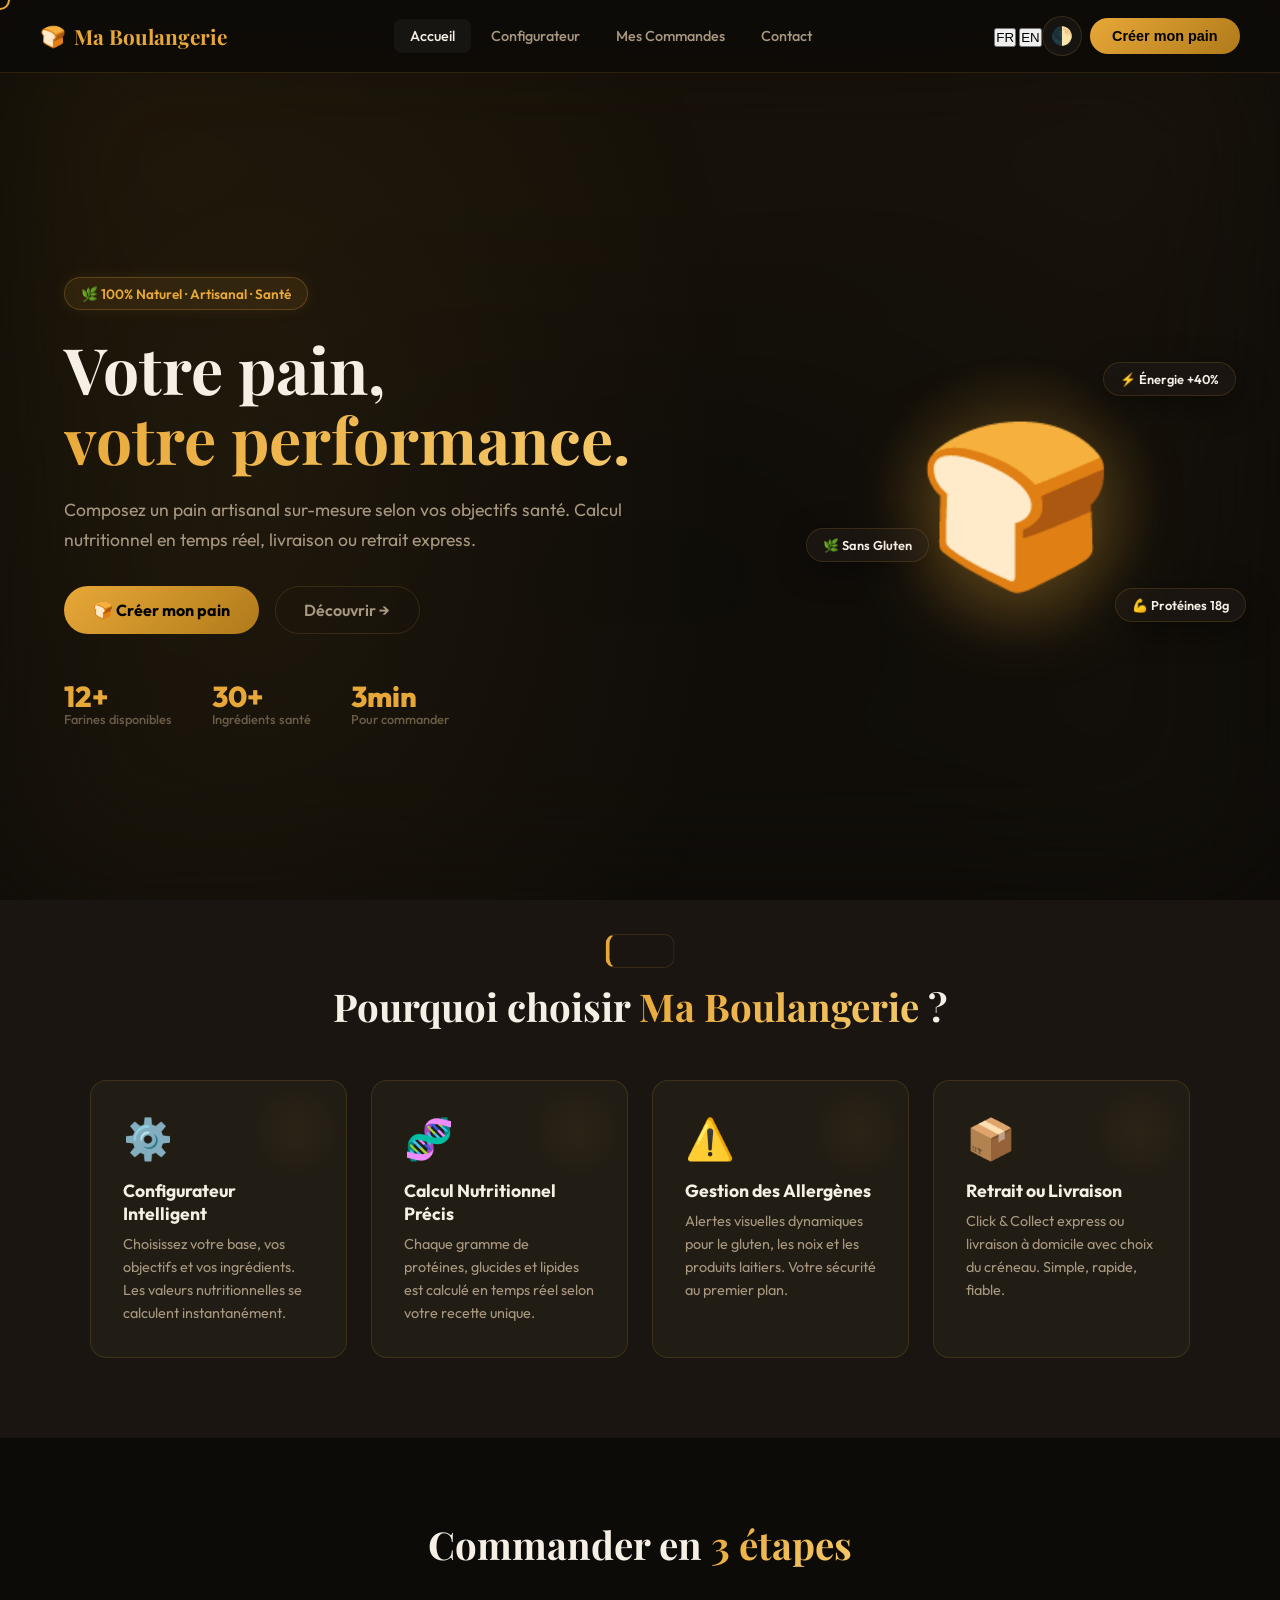
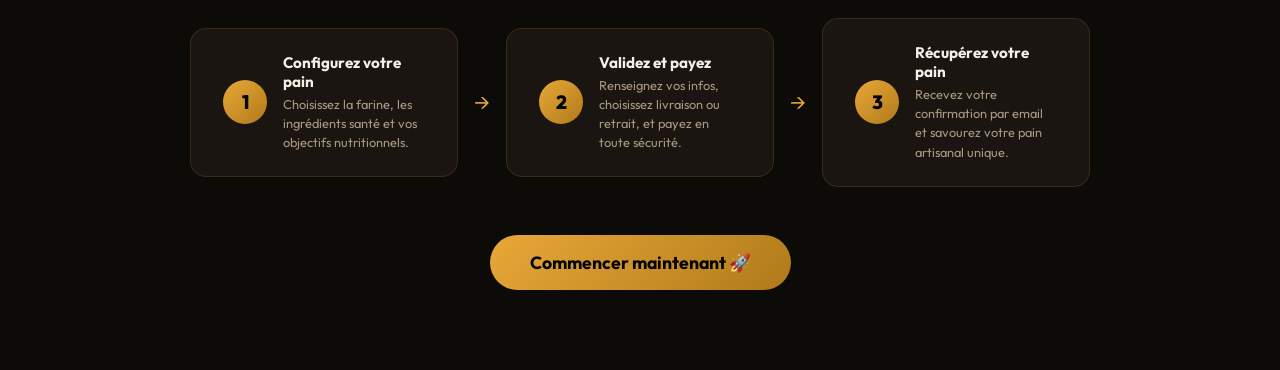
==== commit a8ecddde: "Add files via upload" ====
--- a/index.html
+++ b/index.html
@@ -19,24 +19,28 @@
   <nav class="navbar" id="navbar">
     <div class="nav-logo">🍞 <span>Ma Boulangerie</span></div>
     <div class="nav-links">
-      <a href="#" class="nav-link active" id="nav-accueil" onclick="showPage('home')">Accueil</a>
-      <a href="#" class="nav-link" id="nav-configurateur" onclick="showPage('configurateur')">Configurateur</a>
-      <a href="#" class="nav-link" id="nav-commandes" onclick="showPage('commandes')">Mes Commandes</a>
-      <a href="contact.html" class="nav-link">Contact</a>
+      <a href="#" class="nav-link active" id="nav-accueil" onclick="showPage('home')" data-i18n="nav_home">Accueil</a>
+      <a href="#" class="nav-link" id="nav-configurateur" onclick="showPage('configurateur')" data-i18n="nav_config">Configurateur</a>
+      <a href="#" class="nav-link" id="nav-commandes" onclick="showPage('commandes')" data-i18n="nav_orders">Mes Commandes</a>
+      <a href="contact.html" class="nav-link" data-i18n="nav_contact">Contact</a>
     </div>
     <div style="display:flex; align-items:center;">
+      <div class="lang-switcher">
+        <button class="lang-btn" data-lang="fr" onclick="changeLanguage('fr')">FR</button>
+        <button class="lang-btn" data-lang="en" onclick="changeLanguage('en')">EN</button>
+      </div>
       <button class="theme-toggle" onclick="toggleTheme()" id="theme-btn" title="Changer de mode">🌓</button>
-      <button class="nav-cta" onclick="showPage('configurateur')" id="nav-cta-btn">Créer mon pain</button>
+      <button class="nav-cta" onclick="showPage('configurateur')" id="nav-cta-btn" data-i18n="nav_cta">Créer mon pain</button>
     </div>
     <button class="hamburger" id="hamburger" onclick="toggleMenu()">&#9776;</button>
   </nav>
 
   <!-- MOBILE MENU -->
   <div class="mobile-menu" id="mobile-menu">
-    <a href="#" onclick="showPage('home'); toggleMenu()">Accueil</a>
-    <a href="#" onclick="showPage('configurateur'); toggleMenu()">Configurateur</a>
-    <a href="#" onclick="showPage('commandes'); toggleMenu()">Mes Commandes</a>
-    <a href="contact.html">Contact</a>
+    <a href="#" onclick="showPage('home'); toggleMenu()" data-i18n="nav_home">Accueil</a>
+    <a href="#" onclick="showPage('configurateur'); toggleMenu()" data-i18n="nav_config">Configurateur</a>
+    <a href="#" onclick="showPage('commandes'); toggleMenu()" data-i18n="nav_orders">Mes Commandes</a>
+    <a href="contact.html" data-i18n="nav_contact">Contact</a>
   </div>
 
   <!-- ============================== PAGE: HOME ============================== -->
@@ -45,17 +49,17 @@
     <!-- HERO -->
     <section class="hero reveal">
       <div class="hero-content">
-        <div class="hero-badge">🌿 100% Naturel · Artisanal · Santé</div>
-        <h1 class="hero-title">Votre pain,<br/><span class="gradient-text">votre performance.</span></h1>
-        <p class="hero-subtitle">Composez un pain artisanal sur-mesure selon vos objectifs santé. Calcul nutritionnel en temps réel, livraison ou retrait express.</p>
+        <div class="hero-badge" data-i18n="hero_badge">🌿 100% Naturel · Artisanal · Santé</div>
+        <h1 class="hero-title" data-i18n="hero_title">Votre pain,<br/><span class="gradient-text">votre performance.</span></h1>
+        <p class="hero-subtitle" data-i18n="hero_subtitle">Composez un pain artisanal sur-mesure selon vos objectifs santé. Calcul nutritionnel en temps réel, livraison ou retrait express.</p>
         <div class="hero-actions">
-          <button class="btn-primary" id="hero-cta-btn" onclick="showPage('configurateur')">🍞 Créer mon pain</button>
-          <button class="btn-secondary" onclick="scrollToFeatures()">Découvrir →</button>
+          <button class="btn-primary" id="hero-cta-btn" onclick="showPage('configurateur')" data-i18n="hero_cta">🍞 Créer mon pain</button>
+          <button class="btn-secondary" onclick="scrollToFeatures()" data-i18n="hero_discover">Découvrir →</button>
         </div>
         <div class="hero-stats">
-          <div class="stat"><span class="stat-num">12+</span><span class="stat-label">Farines disponibles</span></div>
-          <div class="stat"><span class="stat-num">30+</span><span class="stat-label">Ingrédients santé</span></div>
-          <div class="stat"><span class="stat-num">3min</span><span class="stat-label">Pour commander</span></div>
+          <div class="stat"><span class="stat-num">12+</span><span class="stat-label" data-i18n="stat_farines">Farines disponibles</span></div>
+          <div class="stat"><span class="stat-num">30+</span><span class="stat-label" data-i18n="stat_ingredients">Ingrédients santé</span></div>
+          <div class="stat"><span class="stat-num">3min</span><span class="stat-label" data-i18n="stat_order_time">Pour commander</span></div>
         </div>
       </div>
       <div class="hero-image-container">
@@ -69,61 +73,61 @@
 
     <!-- FEATURES -->
     <section class="features reveal" id="features">
-      <h2 class="section-title">Pourquoi choisir <span class="gradient-text">Ma Boulangerie</span> ?</h2>
+      <h2 class="section-title" data-i18n="section_why">Pourquoi choisir <span class="gradient-text">Ma Boulangerie</span> ?</h2>
       <div class="features-grid">
         <div class="feature-card">
           <div class="feature-icon">⚙️</div>
-          <h3>Configurateur Intelligent</h3>
-          <p>Choisissez votre base, vos objectifs et vos ingrédients. Les valeurs nutritionnelles se calculent instantanément.</p>
+          <h3 data-i18n="feat_config_title">Configurateur Intelligent</h3>
+          <p data-i18n="feat_config_desc">Choisissez votre base, vos objectifs et vos ingrédients. Les valeurs nutritionnelles se calculent instantanément.</p>
         </div>
         <div class="feature-card">
           <div class="feature-icon">🧬</div>
-          <h3>Calcul Nutritionnel Précis</h3>
-          <p>Chaque gramme de protéines, glucides et lipides est calculé en temps réel selon votre recette unique.</p>
+          <h3 data-i18n="feat_nutrition_title">Calcul Nutritionnel Précis</h3>
+          <p data-i18n="feat_nutrition_desc">Chaque gramme de protéines, glucides et lipides est calculé en temps réel selon votre recette unique.</p>
         </div>
         <div class="feature-card">
           <div class="feature-icon">⚠️</div>
-          <h3>Gestion des Allergènes</h3>
-          <p>Alertes visuelles dynamiques pour le gluten, les noix et les produits laitiers. Votre sécurité au premier plan.</p>
+          <h3 data-i18n="feat_allergens_title">Gestion des Allergènes</h3>
+          <p data-i18n="feat_allergens_desc">Alertes visuelles dynamiques pour le gluten, les noix et les produits laitiers. Votre sécurité au premier plan.</p>
         </div>
         <div class="feature-card">
           <div class="feature-icon">📦</div>
-          <h3>Retrait ou Livraison</h3>
-          <p>Click & Collect express ou livraison à domicile avec choix du créneau. Simple, rapide, fiable.</p>
+          <h3 data-i18n="feat_delivery_title">Retrait ou Livraison</h3>
+          <p data-i18n="feat_delivery_desc">Click & Collect express ou livraison à domicile avec choix du créneau. Simple, rapide, fiable.</p>
         </div>
       </div>
     </section>
 
     <!-- HOW IT WORKS -->
     <section class="how-it-works reveal">
-      <h2 class="section-title">Commander en <span class="gradient-text">3 étapes</span></h2>
+      <h2 class="section-title" data-i18n="section_steps">Commander en <span class="gradient-text">3 étapes</span></h2>
       <div class="steps">
         <div class="step">
           <div class="step-num">1</div>
           <div class="step-content">
-            <h3>Configurez votre pain</h3>
-            <p>Choisissez la farine, les ingrédients santé et vos objectifs nutritionnels.</p>
+            <h3 data-i18n="step1_title">Configurez votre pain</h3>
+            <p data-i18n="step1_desc">Choisissez la farine, les ingrédients santé et vos objectifs nutritionnels.</p>
           </div>
         </div>
         <div class="step-arrow">→</div>
         <div class="step">
           <div class="step-num">2</div>
           <div class="step-content">
-            <h3>Validez et payez</h3>
-            <p>Renseignez vos infos, choisissez livraison ou retrait, et payez en toute sécurité.</p>
+            <h3 data-i18n="step2_title">Validez et payez</h3>
+            <p data-i18n="step2_desc">Renseignez vos infos, choisissez livraison ou retrait, et payez en toute sécurité.</p>
           </div>
         </div>
         <div class="step-arrow">→</div>
         <div class="step">
           <div class="step-num">3</div>
           <div class="step-content">
-            <h3>Récupérez votre pain</h3>
-            <p>Recevez votre confirmation par email et savourez votre pain artisanal unique.</p>
+            <h3 data-i18n="step3_title">Récupérez votre pain</h3>
+            <p data-i18n="step3_desc">Recevez votre confirmation par email et savourez votre pain artisanal unique.</p>
           </div>
         </div>
       </div>
       <div class="cta-center">
-        <button class="btn-primary large" onclick="showPage('configurateur')" id="how-cta-btn">Commencer maintenant 🚀</button>
+        <button class="btn-primary large" onclick="showPage('configurateur')" id="how-cta-btn" data-i18n="btn_start_now">Commencer maintenant 🚀</button>
       </div>
     </section>
 
@@ -136,42 +140,42 @@
       <!-- LEFT: Configuration Panel -->
       <div class="config-panel">
         <div class="config-header">
-          <h1>🍞 Configurateur</h1>
-          <p>Créez votre pain parfait</p>
+          <h1 data-i18n="config_page_title">🍞 Configurateur</h1>
+          <p data-i18n="config_page_subtitle">Créez votre pain parfait</p>
         </div>
 
         <!-- STEP 1: Base -->
         <div class="config-section">
-          <h3 class="config-section-title"><span class="step-badge">1</span> Choisissez votre farine</h3>
+          <h3 class="config-section-title"><span class="step-badge">1</span> <span data-i18n="step_farine">Choisissez votre farine</span></h3>
           <div class="option-grid" id="farine-grid">
             <div class="option-card selected" data-type="farine" data-id="complet" onclick="selectOption(this, 'farine')">
               <div class="option-icon">🌾</div>
-              <div class="option-name">Blé Complet</div>
+              <div class="option-name" data-i18n="farine_complet">Blé Complet</div>
               <div class="option-desc">Riche en fibres</div>
             </div>
             <div class="option-card" data-type="farine" data-id="epeautre" onclick="selectOption(this, 'farine')">
               <div class="option-icon">🌿</div>
-              <div class="option-name">Épeautre</div>
+              <div class="option-name" data-i18n="farine_epeautre">Épeautre</div>
               <div class="option-desc">Protéines élevées</div>
             </div>
             <div class="option-card" data-type="farine" data-id="sansgluten" onclick="selectOption(this, 'farine')">
               <div class="option-icon">✨</div>
-              <div class="option-name">Sans Gluten</div>
+              <div class="option-name" data-i18n="farine_sansgluten">Sans Gluten</div>
               <div class="option-desc">Riz & sarrasin</div>
             </div>
             <div class="option-card" data-type="farine" data-id="seigle" onclick="selectOption(this, 'farine')">
               <div class="option-icon">🍂</div>
-              <div class="option-name">Seigle</div>
+              <div class="option-name" data-i18n="farine_seigle">Seigle</div>
               <div class="option-desc">Index glycémique bas</div>
             </div>
             <div class="option-card" data-type="farine" data-id="avoine" onclick="selectOption(this, 'farine')">
               <div class="option-icon">🥣</div>
-              <div class="option-name">Avoine</div>
+              <div class="option-name" data-i18n="farine_avoine">Avoine</div>
               <div class="option-desc">Béta-glucanes</div>
             </div>
             <div class="option-card" data-type="farine" data-id="multicereale" onclick="selectOption(this, 'farine')">
               <div class="option-icon">🌈</div>
-              <div class="option-name">Multicéréales</div>
+              <div class="option-name" data-i18n="farine_multicereale">Multicéréales</div>
               <div class="option-desc">Équilibre parfait</div>
             </div>
           </div>
@@ -179,87 +183,74 @@
 
         <!-- STEP 2: Objectifs -->
         <div class="config-section">
-          <h3 class="config-section-title"><span class="step-badge">2</span> Votre objectif santé</h3>
+          <h3 class="config-section-title"><span class="step-badge">2</span> <span data-i18n="step_objectif">Votre objectif santé</span></h3>
           <div class="option-grid" id="objectif-grid">
             <div class="option-card selected" data-type="objectif" data-id="muscle" onclick="selectOption(this, 'objectif')">
               <div class="option-icon">💪</div>
-              <div class="option-name">Récupération</div>
-              <div class="option-desc">Musculaire</div>
+              <div class="option-name" data-i18n="obj_muscle">Récupération</div>
             </div>
             <div class="option-card" data-type="objectif" data-id="energie" onclick="selectOption(this, 'objectif')">
               <div class="option-icon">⚡</div>
-              <div class="option-name">Énergie</div>
-              <div class="option-desc">Longue durée</div>
+              <div class="option-name" data-i18n="obj_energie">Énergie</div>
             </div>
             <div class="option-card" data-type="objectif" data-id="digestion" onclick="selectOption(this, 'objectif')">
               <div class="option-icon">🌱</div>
-              <div class="option-name">Digestion</div>
-              <div class="option-desc">Confort intestinal</div>
+              <div class="option-name" data-i18n="obj_digestion">Digestion</div>
             </div>
             <div class="option-card" data-type="objectif" data-id="minceur" onclick="selectOption(this, 'objectif')">
               <div class="option-icon">🎯</div>
-              <div class="option-name">Minceur</div>
-              <div class="option-desc">Contrôle calorique</div>
+              <div class="option-name" data-i18n="obj_minceur">Minceur</div>
             </div>
             <div class="option-card" data-type="objectif" data-id="immunite" onclick="selectOption(this, 'objectif')">
               <div class="option-icon">🛡️</div>
-              <div class="option-name">Immunité</div>
-              <div class="option-desc">Antioxydants</div>
+              <div class="option-name" data-i18n="obj_immunite">Immunité</div>
             </div>
           </div>
         </div>
 
         <!-- STEP 3: Ingrédients -->
         <div class="config-section">
-          <h3 class="config-section-title"><span class="step-badge">3</span> Ingrédients "Boost"</h3>
-          <p class="config-hint">Sélectionnez jusqu'à 4 ingrédients</p>
+          <h3 class="config-section-title"><span class="step-badge">3</span> <span data-i18n="step_boosts">Ingrédients "Boost"</span></h3>
+          <p class="config-hint" data-i18n="config_hint">Sélectionnez jusqu'à 4 ingrédients</p>
           <div class="ingredient-grid" id="ingredient-grid">
             <div class="ingredient-card" data-id="chia" onclick="toggleIngredient(this)">
               <span class="ing-icon">🌿</span>
-              <span class="ing-name">Graines de chia</span>
-              <span class="ing-macro">+3g Oméga-3</span>
+              <span class="ing-name" data-i18n="ing_chia">Graines de chia</span>
             </div>
             <div class="ingredient-card" data-id="quinoa" onclick="toggleIngredient(this)">
               <span class="ing-icon">🟡</span>
-              <span class="ing-name">Quinoa</span>
-              <span class="ing-macro">+5g Protéines</span>
+              <span class="ing-name" data-i18n="ing_quinoa">Quinoa</span>
             </div>
             <div class="ingredient-card" data-id="lin" onclick="toggleIngredient(this)">
               <span class="ing-icon">🔵</span>
-              <span class="ing-name">Graines de lin</span>
-              <span class="ing-macro">+4g Fibres</span>
+              <span class="ing-name" data-i18n="ing_lin">Graines de lin</span>
             </div>
             <div class="ingredient-card" data-id="spiruline" onclick="toggleIngredient(this)">
               <span class="ing-icon">💚</span>
-              <span class="ing-name">Spiruline</span>
-              <span class="ing-macro">+8g Protéines</span>
+              <span class="ing-name" data-i18n="ing_spiruline">Spiruline</span>
             </div>
             <div class="ingredient-card" data-id="tournesol" onclick="toggleIngredient(this)">
               <span class="ing-icon">🌻</span>
-              <span class="ing-name">Graines tournesol</span>
-              <span class="ing-macro">+Vitamine E</span>
+              <span class="ing-name" data-i18n="ing_tournesol">Graines tournesol</span>
             </div>
             <div class="ingredient-card" data-id="curcuma" onclick="toggleIngredient(this)">
               <span class="ing-icon">🟠</span>
-              <span class="ing-name">Curcuma</span>
-              <span class="ing-macro">Anti-inflammatoire</span>
+              <span class="ing-name" data-i18n="ing_curcuma">Curcuma</span>
             </div>
             <div class="ingredient-card" data-id="noix" onclick="toggleIngredient(this)">
               <span class="ing-icon">🥜</span>
-              <span class="ing-name">Noix & noisettes</span>
-              <span class="ing-macro">+6g Lipides sains</span>
+              <span class="ing-name" data-i18n="ing_noix">Noix & noisettes</span>
             </div>
             <div class="ingredient-card" data-id="proteines" onclick="toggleIngredient(this)">
               <span class="ing-icon">⚗️</span>
-              <span class="ing-name">Protéines végétales</span>
-              <span class="ing-macro">+12g Protéines</span>
+              <span class="ing-name" data-i18n="ing_proteines">Protéines végétales</span>
             </div>
           </div>
         </div>
 
         <!-- STEP 4: Taille & Prix -->
         <div class="config-section">
-          <h3 class="config-section-title"><span class="step-badge">4</span> Taille de la miche</h3>
+          <h3 class="config-section-title"><span class="step-badge">4</span> <span data-i18n="step_size">Taille de la miche</span></h3>
           <div class="size-options">
             <div class="size-card" data-size="S" onclick="selectSize(this)">
               <div class="size-label">S</div>
@@ -270,7 +261,6 @@
               <div class="size-label">M</div>
               <div class="size-weight">700g</div>
               <div class="size-price">7,90€</div>
-              <div class="size-popular">⭐ Populaire</div>
             </div>
             <div class="size-card" data-size="L" onclick="selectSize(this)">
               <div class="size-label">L</div>
@@ -282,17 +272,17 @@
 
         <!-- Allergen Alert -->
         <div class="allergen-box" id="allergen-box">
-          <div class="allergen-title">⚠️ Allergènes détectés</div>
+          <div class="allergen-title" data-i18n="config_allergen_alert">⚠️ Allergènes détectés</div>
           <div class="allergen-list" id="allergen-list"></div>
         </div>
 
         <!-- Favorite Name -->
         <div class="config-section">
-          <h3 class="config-section-title">💾 Nommer ma recette (optionnel)</h3>
-          <input type="text" id="recipe-name" class="recipe-name-input" placeholder='Ex: "Mon Pain Marathon"' maxlength="30" />
-        </div>
-
-        <button class="btn-primary full-width" onclick="showPage('commande')" id="config-next-btn">Valider ma configuration →</button>
+          <h3 class="config-section-title" data-i18n="config_recipe_name">💾 Nommer ma recette (optionnel)</h3>
+          <input type="text" id="recipe-name" class="recipe-name-input" data-i18n-placeholder="config_recipe_placeholder" placeholder='Ex: "Mon Pain Marathon"' maxlength="30" />
+        </div>
+
+        <button class="btn-primary full-width" onclick="showPage('commande')" id="config-next-btn" data-i18n="btn_validate_config">Valider ma configuration →</button>
       </div>
 
       <!-- RIGHT: Live Preview -->
@@ -301,44 +291,44 @@
           <div class="preview-card">
             <div class="preview-bread">
               <div class="bread-visual" id="bread-visual">🍞</div>
-              <div class="bread-name" id="bread-preview-name">Votre pain personnalisé</div>
+              <div class="bread-name" id="bread-preview-name" data-i18n="preview_title">Votre pain personnalisé</div>
             </div>
 
             <!-- Macros -->
             <div class="macros-section">
-              <h4>📊 Valeurs nutritionnelles <small>(pour 100g)</small></h4>
+              <h4 data-i18n="preview_macros_title">📊 Valeurs nutritionnelles <small>(pour 100g)</small></h4>
               <div class="macro-bars">
                 <div class="macro-item">
                   <div class="macro-label-row">
-                    <span>🔥 Calories</span>
+                    <span data-i18n="macro_calories">🔥 Calories</span>
                     <span id="cal-val" class="macro-val">248 kcal</span>
                   </div>
                   <div class="macro-bar-bg"><div class="macro-bar cal-bar" id="cal-bar" style="width:60%"></div></div>
                 </div>
                 <div class="macro-item">
                   <div class="macro-label-row">
-                    <span>💪 Protéines</span>
+                    <span data-i18n="macro_proteins">💪 Protéines</span>
                     <span id="prot-val" class="macro-val">9g</span>
                   </div>
                   <div class="macro-bar-bg"><div class="macro-bar prot-bar" id="prot-bar" style="width:30%"></div></div>
                 </div>
                 <div class="macro-item">
                   <div class="macro-label-row">
-                    <span>⚡ Glucides</span>
+                    <span data-i18n="macro_carbs">⚡ Glucides</span>
                     <span id="gluc-val" class="macro-val">45g</span>
                   </div>
                   <div class="macro-bar-bg"><div class="macro-bar gluc-bar" id="gluc-bar" style="width:75%"></div></div>
                 </div>
                 <div class="macro-item">
                   <div class="macro-label-row">
-                    <span>🥑 Lipides</span>
+                    <span data-i18n="macro_lipids">🥑 Lipides</span>
                     <span id="lip-val" class="macro-val">3g</span>
                   </div>
                   <div class="macro-bar-bg"><div class="macro-bar lip-bar" id="lip-bar" style="width:15%"></div></div>
                 </div>
                 <div class="macro-item">
                   <div class="macro-label-row">
-                    <span>🌿 Fibres</span>
+                    <span data-i18n="macro_fibers">🌿 Fibres</span>
                     <span id="fib-val" class="macro-val">6g</span>
                   </div>
                   <div class="macro-bar-bg"><div class="macro-bar fib-bar" id="fib-bar" style="width:40%"></div></div>
@@ -349,25 +339,25 @@
             <!-- Summary -->
             <div class="price-summary">
               <div class="summary-row">
-                <span>Base</span>
-                <span id="summary-base">Blé Complet</span>
+                <span data-i18n="summary_base">Base</span>
+                <span id="summary-base"></span>
               </div>
               <div class="summary-row">
-                <span>Objectif</span>
-                <span id="summary-objectif">Récupération</span>
+                <span data-i18n="summary_goal">Objectif</span>
+                <span id="summary-objectif"></span>
               </div>
               <div class="summary-row">
-                <span>Boosts</span>
-                <span id="summary-ingredients">Aucun</span>
+                <span data-i18n="summary_boosts">Boosts</span>
+                <span id="summary-ingredients"></span>
               </div>
               <div class="summary-row">
-                <span>Taille</span>
-                <span id="summary-taille">M — 700g</span>
+                <span data-i18n="summary_size">Taille</span>
+                <span id="summary-taille"></span>
               </div>
               <div class="summary-divider"></div>
               <div class="summary-row price-row">
-                <span>Total</span>
-                <span id="summary-price" class="price-total">7,90€</span>
+                <span data-i18n="summary_total">Total</span>
+                <span id="summary-price" class="price-total"></span>
               </div>
             </div>
           </div>
@@ -380,8 +370,8 @@
   <div id="page-commande" class="page">
     <div class="commande-container">
       <div class="commande-header">
-        <button class="back-btn" onclick="showPage('configurateur')" id="commande-back-btn">← Modifier ma recette</button>
-        <h1>📋 Finaliser ma commande</h1>
+        <button class="back-btn" onclick="showPage('configurateur')" id="commande-back-btn" data-i18n="checkout_back_btn">← Modifier ma recette</button>
+        <h1 data-i18n="checkout_page_title">📋 Finaliser ma commande</h1>
       </div>
 
       <div class="commande-layout">
@@ -389,26 +379,26 @@
 
           <!-- Info client -->
           <div class="form-section">
-            <h3>👤 Vos informations</h3>
+            <h3 data-i18n="form_info_title">👤 Vos informations</h3>
             <div class="form-row">
               <div class="form-group">
-                <label for="prenom">Prénom *</label>
+                <label data-i18n="form_label_firstname">Prénom *</label>
                 <input type="text" id="prenom" placeholder="Jean" required />
                 <span class="field-error" id="err-prenom"></span>
               </div>
               <div class="form-group">
-                <label for="nom">Nom *</label>
+                <label data-i18n="form_label_lastname">Nom *</label>
                 <input type="text" id="nom" placeholder="Dupont" required />
                 <span class="field-error" id="err-nom"></span>
               </div>
             </div>
             <div class="form-group">
-              <label for="email">Email *</label>
+              <label data-i18n="form_label_email">Email *</label>
               <input type="email" id="email" placeholder="jean.dupont@email.com" required />
               <span class="field-error" id="err-email"></span>
             </div>
             <div class="form-group">
-              <label for="telephone">Téléphone *</label>
+              <label data-i18n="form_label_phone">Téléphone *</label>
               <input type="tel" id="telephone" placeholder="06 12 34 56 78" required />
               <span class="field-error" id="err-telephone"></span>
             </div>
@@ -416,21 +406,21 @@
 
           <!-- Livraison -->
           <div class="form-section">
-            <h3>🚚 Mode de livraison</h3>
+            <h3 data-i18n="delivery_title">🚚 Mode de livraison</h3>
             <div class="delivery-options">
               <div class="delivery-card selected" id="del-retrait" onclick="selectDelivery('retrait')">
                 <div class="delivery-icon">🏪</div>
                 <div class="delivery-info">
-                  <strong>Click & Collect</strong>
-                  <span>Retrait en boutique · Gratuit</span>
+                  <strong data-i18n="delivery_click_collect">Click & Collect</strong>
+                  <span data-i18n="delivery_cc_desc">Retrait en boutique · Gratuit</span>
                 </div>
                 <div class="delivery-check">✓</div>
               </div>
               <div class="delivery-card" id="del-livraison" onclick="selectDelivery('livraison')">
                 <div class="delivery-icon">🛵</div>
                 <div class="delivery-info">
-                  <strong>Livraison à domicile</strong>
-                  <span>+2,50€ · Dans la journée</span>
+                  <strong data-i18n="delivery_home">Livraison à domicile</strong>
+                  <span data-i18n="delivery_home_desc">+2,50€ · Dans la journée</span>
                 </div>
                 <div class="delivery-check">✓</div>
               </div>
@@ -438,22 +428,22 @@
 
             <!-- Adresse (conditionnelle) -->
             <div id="adresse-group" class="form-group" style="display:none;">
-              <label for="adresse">Adresse de livraison *</label>
+              <label data-i18n="form_label_address">Adresse de livraison *</label>
               <input type="text" id="adresse" placeholder="12 rue de la Santé, 75014 Paris" />
               <span class="field-error" id="err-adresse"></span>
             </div>
 
             <!-- Créneau -->
             <div class="form-group">
-              <label for="creneau">Créneau *</label>
+              <label data-i18n="form_label_slot">Créneau *</label>
               <select id="creneau" required>
-                <option value="">-- Choisir un créneau --</option>
-                <option value="8h-9h">Demain 8h00 – 9h00</option>
-                <option value="9h-10h">Demain 9h00 – 10h00</option>
-                <option value="10h-11h">Demain 10h00 – 11h00</option>
-                <option value="11h-12h">Demain 11h00 – 12h00</option>
-                <option value="14h-15h">Demain 14h00 – 15h00</option>
-                <option value="15h-16h">Demain 15h00 – 16h00</option>
+                <option value="" data-i18n="slot_placeholder">-- Choisir un créneau --</option>
+                <option value="8h-9h">Tomorrow 8h00 – 9h00</option>
+                <option value="9h-10h">Tomorrow 9h00 – 10h00</option>
+                <option value="10h-11h">Tomorrow 10h00 – 11h00</option>
+                <option value="11h-12h">Tomorrow 11h00 – 12h00</option>
+                <option value="14h-15h">Tomorrow 14h00 – 15h00</option>
+                <option value="15h-16h">Tomorrow 15h00 – 16h00</option>
               </select>
               <span class="field-error" id="err-creneau"></span>
             </div>
@@ -461,9 +451,9 @@
 
           <!-- Paiement -->
           <div class="form-section">
-            <h3>💳 Paiement sécurisé</h3>
+            <h3 data-i18n="payment_title">💳 Paiement sécurisé</h3>
             <div class="payment-methods">
-              <div class="pay-method selected" id="pay-card" onclick="selectPayment('card')">💳 Carte Bancaire</div>
+              <div class="pay-method selected" id="pay-card" onclick="selectPayment('card')" data-i18n="payment_card">💳 Carte Bancaire</div>
               <div class="pay-method" id="pay-apple" onclick="selectPayment('apple')">🍎 Apple Pay</div>
               <div class="pay-method" id="pay-google" onclick="selectPayment('google')">🅶 Google Pay</div>
             </div>
@@ -473,21 +463,11 @@
                 <input type="text" id="card-num" placeholder="•••• •••• •••• ••••" maxlength="19" oninput="formatCard(this)" />
                 <span class="field-error" id="err-card"></span>
               </div>
-              <div class="form-row">
-                <div class="form-group">
-                  <label>Expiration *</label>
-                  <input type="text" id="card-exp" placeholder="MM/AA" maxlength="5" oninput="formatExp(this)" />
-                </div>
-                <div class="form-group">
-                  <label>CVV *</label>
-                  <input type="text" id="card-cvv" placeholder="•••" maxlength="3" />
-                </div>
-              </div>
-            </div>
-            <div class="secure-badge">🔒 Paiement 100% sécurisé · Données chiffrées SSL</div>
-          </div>
-
-          <button class="btn-primary full-width large" onclick="submitOrder()" id="submit-order-btn">
+            </div>
+            <div class="secure-badge" data-i18n="payment_secure_hint">🔒 Paiement 100% sécurisé · Données chiffrées SSL</div>
+          </div>
+
+          <button class="btn-primary full-width large" onclick="submitOrder()" id="submit-order-btn" data-i18n="btn_confirm_order">
             ✅ Confirmer ma commande
           </button>
         </div>
@@ -495,12 +475,12 @@
         <!-- Order Summary -->
         <div class="order-summary-panel">
           <div class="order-summary-card">
-            <h3>🧾 Récapitulatif</h3>
+            <h3 data-i18n="summary_recap_title">🧾 Récapitulatif</h3>
             <div id="order-recap"></div>
             <div class="summary-divider"></div>
             <div class="summary-row price-row">
-              <span>Total à régler</span>
-              <span id="order-total" class="price-total">7,90€</span>
+              <span data-i18n="summary_to_pay">Total à régler</span>
+              <span id="order-total" class="price-total"></span>
             </div>
           </div>
         </div>
@@ -513,11 +493,11 @@
     <div class="confirmation-container">
       <div class="confirmation-card">
         <div class="conf-icon">🎉</div>
-        <h1>Commande confirmée !</h1>
-        <p class="conf-subtitle">Merci pour votre commande. Un email de confirmation a été envoyé à <strong id="conf-email"></strong></p>
+        <h1 data-i18n="conf_title">Commande confirmée !</h1>
+        <p class="conf-subtitle"><span data-i18n="conf_subtitle">Merci pour votre commande. Un email de confirmation a été envoyé à </span> <strong id="conf-email"></strong></p>
 
         <div class="order-number-badge">
-          Commande N° <span id="conf-order-num"></span>
+          <span data-i18n="conf_order_num">Commande N° </span> <span id="conf-order-num"></span>
         </div>
 
         <div class="conf-details" id="conf-details"></div>
@@ -526,24 +506,24 @@
           <div class="qr-placeholder" id="qr-code">
             <div class="qr-inner">
               <div class="qr-grid"></div>
-              <p>QR Code de retrait</p>
+              <p>QR Code</p>
               <p class="qr-num" id="qr-num"></p>
             </div>
           </div>
-          <p class="qr-hint">Présentez ce QR Code lors de votre retrait en boutique</p>
+          <p class="qr-hint" data-i18n="conf_qr_hint">Présentez ce QR Code lors de votre retrait en boutique</p>
         </div>
 
         <div class="conf-actions">
-          <button class="btn-primary" onclick="saveToFavorite()" id="save-fav-btn">💾 Sauvegarder cette recette</button>
-          <button class="btn-secondary" onclick="showPage('home')" id="new-order-btn">🍞 Nouvelle commande</button>
+          <button class="btn-primary" onclick="saveToFavorite()" data-i18n="btn_save_recipe">💾 Sauvegarder cette recette</button>
+          <button class="btn-secondary" onclick="showPage('home')" data-i18n="btn_new_order">🍞 Nouvelle commande</button>
         </div>
 
         <div class="resend-email">
-          Email non reçu ? <a href="#" onclick="resendEmail()" id="resend-btn">Renvoyer l'email →</a>
+          <span data-i18n="conf_resend_email">Email non reçu ? </span> <a href="#" onclick="resendEmail()" data-i18n="conf_resend_link">Renvoyer l'email →</a>
         </div>
 
         <div class="rating-section">
-          <p>Votre avis compte 🌟</p>
+          <p data-i18n="conf_rating_title">Votre avis compte 🌟</p>
           <div class="stars" id="rating-stars">
             <span onclick="rate(1)" id="star-1">☆</span>
             <span onclick="rate(2)" id="star-2">☆</span>
@@ -559,29 +539,18 @@
   <!-- ============================== PAGE: MES COMMANDES ============================== -->
   <div id="page-commandes" class="page">
     <div class="commandes-container">
-      <h1>📦 Mes Commandes & Favoris</h1>
-      <p class="commandes-subtitle">Retrouvez vos dernières commandes et recettes sauvegardées</p>
+      <h1 data-i18n="orders_page_title">📦 Mes Commandes & Favoris</h1>
+      <p class="commandes-subtitle" data-i18n="orders_page_subtitle">Retrouvez vos dernières commandes et recettes sauvegardées</p>
 
       <div class="commandes-layout">
         <div class="commandes-section">
-          <h2>🕐 Historique récent</h2>
-          <div id="history-list" class="history-list">
-            <div class="empty-state">
-              <div class="empty-icon">📭</div>
-              <p>Aucune commande pour le moment.</p>
-              <button class="btn-primary" onclick="showPage('configurateur')" id="history-start-btn">Créer ma première commande</button>
-            </div>
-          </div>
+          <h2 data-i18n="history_title">🕐 Historique récent</h2>
+          <div id="history-list" class="history-list"></div>
         </div>
 
         <div class="commandes-section">
-          <h2>💾 Mes recettes favorites</h2>
-          <div id="favorites-list" class="history-list">
-            <div class="empty-state">
-              <div class="empty-icon">⭐</div>
-              <p>Aucune recette sauvegardée.</p>
-            </div>
-          </div>
+          <h2 data-i18n="favs_title">💾 Mes recettes favorites</h2>
+          <div id="favorites-list" class="history-list"></div>
         </div>
       </div>
     </div>
@@ -593,12 +562,12 @@
   <!-- SAVE MODAL -->
   <div class="modal-overlay" id="save-modal" style="display:none;">
     <div class="modal">
-      <h3>💾 Sauvegarder la recette</h3>
-      <p>Donnez un nom à votre recette pour la retrouver facilement.</p>
-      <input type="text" id="fav-name-input" placeholder='Ex: "Mon Pain Marathon"' maxlength="30" />
+      <h3 data-i18n="modal_save_title">💾 Sauvegarder la recette</h3>
+      <p data-i18n="modal_save_desc">Donnez un nom à votre recette pour la retrouver facilement.</p>
+      <input type="text" id="fav-name-input" data-i18n-placeholder="config_recipe_placeholder" placeholder='Ex: "Mon Pain Marathon"' maxlength="30" />
       <div class="modal-actions">
-        <button class="btn-secondary" onclick="closeModal()" id="modal-cancel-btn">Annuler</button>
-        <button class="btn-primary" onclick="confirmSave()" id="modal-save-btn">Sauvegarder ✅</button>
+        <button class="btn-secondary" onclick="closeModal()" data-i18n="modal_btn_cancel">Annuler</button>
+        <button class="btn-primary" onclick="confirmSave()" data-i18n="modal_btn_save">Sauvegarder ✅</button>
       </div>
     </div>
   </div>
